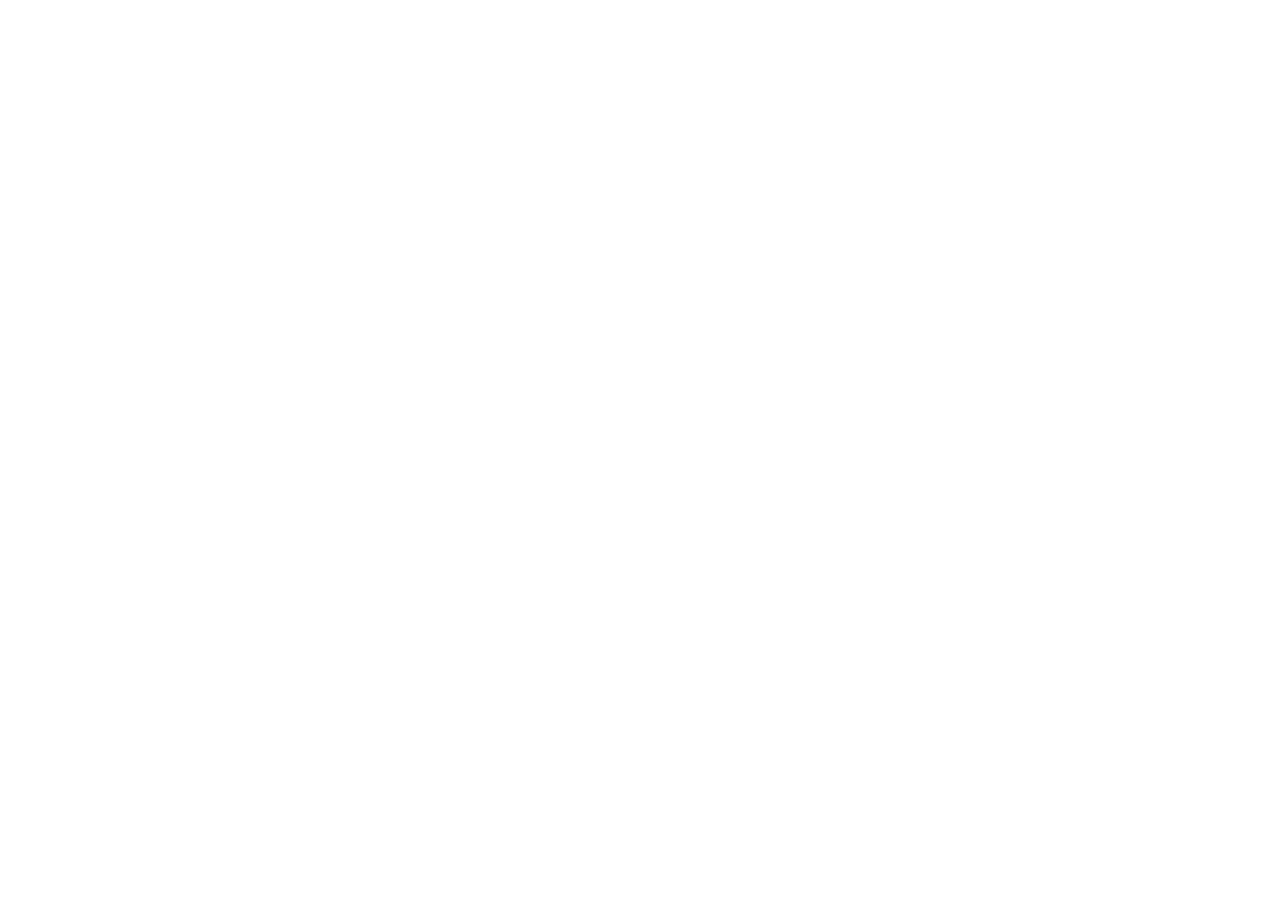
==== index.html @ be339182 "大事件项目初始化" ====
<!DOCTYPE html>
<html lang="en">

<head>
    <meta charset="UTF-8">
    <meta http-equiv="X-UA-Compatible" content="IE=edge">
    <meta name="viewport" content="width=device-width, initial-scale=1.0">
    <title>Document</title>
</head>

<body>

</body>

</html>
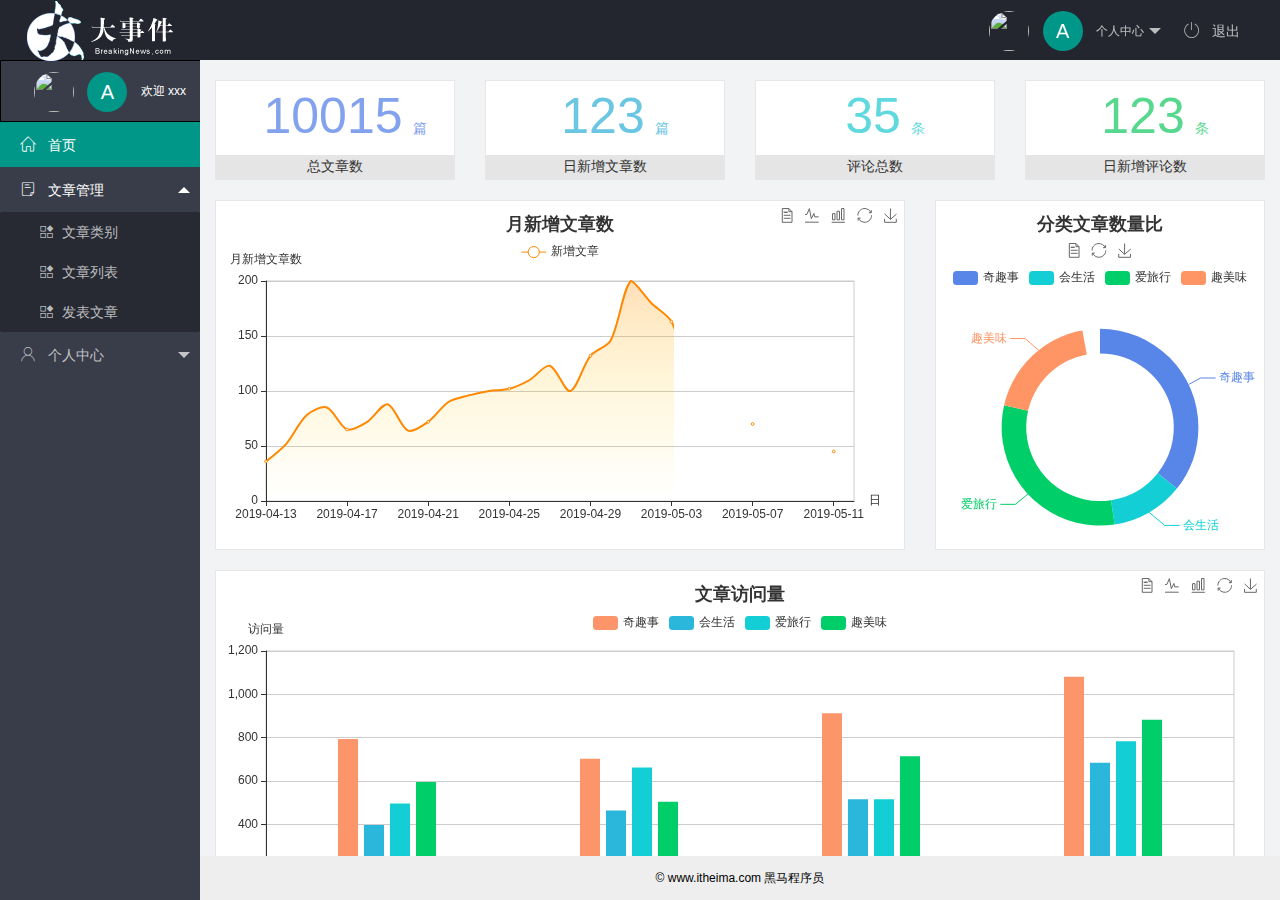
==== commit 76eb6fff: "主页功能完成" ====
--- a/index.html
+++ b/index.html
@@ -1,14 +1,112 @@
 <!DOCTYPE html>
-<html lang="en">
+<html>
 
 <head>
-    <meta charset="UTF-8">
-    <meta http-equiv="X-UA-Compatible" content="IE=edge">
-    <meta name="viewport" content="width=device-width, initial-scale=1.0">
-    <title>Document</title>
+    <meta charset="utf-8">
+    <meta name="viewport" content="width=device-width, initial-scale=1, maximum-scale=1">
+    <title>layout 后台大布局 - Layui</title>
+    <!-- 引入layui样式 -->
+    <link rel="stylesheet" href="/assets/lib/layui/css/layui.css">
+    <!-- 引入第三方 图标字样样式 -->
+    <link rel="stylesheet" href="/assets/fonts/iconfont.css">
+    <!-- 引入本页面样式 -->
+    <link rel="stylesheet" href="/assets/css/index.css">
 </head>
 
-<body>
+<body class="layui-layout-body">
+    <div class="layui-layout layui-layout-admin">
+        <div class="layui-header">
+            <div class="layui-logo">
+                <img src="/assets/images/logo.png" alt="">
+            </div>
+            <!-- 头部区域（可配合layui已有的水平导航） -->
+            <ul class="layui-nav layui-layout-right">
+                <li class="layui-nav-item">
+                    <a href="javascript:;" class="userinfo">
+                        <img src="http://t.cn/RCzsdCq" class="layui-nav-img">
+                        <span class="text-avatar">A</span>
+                        个人中心
+                    </a>
+                    <dl class="layui-nav-child">
+                        <dd><a href="javascript:;">基本资料</a></dd>
+                        <dd><a href="javascript:;">更换头像</a></dd>
+                        <dd><a href="javascript:;">重置密码</a></dd>
+                    </dl>
+                </li>
+                <li id="btnLogout" class="layui-nav-item">
+                    <a href="javascript:;">
+                        <span class="iconfont icon-tuichu"></span>
+                        退出
+                    </a>
+                </li>
+            </ul>
+        </div>
+
+        <div class="layui-side layui-bg-black">
+            <div class="layui-side-scroll">
+                <!-- 测边栏头像区域 -->
+
+                <div class="userinfo">
+                    <img src="http://t.cn/RCzsdCq" class="layui-nav-img">
+                    <span class="text-avatar">A</span>
+                    <span id="welcome">欢迎 xxx</span>
+                </div>
+                <!-- 左侧导航区域（可配合layui已有的垂直导航） -->
+                <ul class="layui-nav layui-nav-tree" lay-filter="test" lay-shrink="all">
+                    <li class="layui-nav-item layui-this">
+                        <a href="/home/dashboard.html" target="fm">
+                            <span class="iconfont icon-home"></span>
+                            首页
+                        </a>
+                    </li>
+                    <li class="layui-nav-item layui-nav-itemed">
+                        <a class="" href="javascript:;">
+                            <span class="iconfont icon-16"></span>
+                            文章管理
+                        </a>
+                        <dl class="layui-nav-child">
+                            <dd><a href="javascript:;"><i class="layui-icon layui-icon-app"></i>文章类别</a></dd>
+                            <dd><a href="javascript:;"><i class="layui-icon layui-icon-app"></i>文章列表</a></dd>
+                            <dd><a href="javascript:;"><i class="layui-icon layui-icon-app"></i>发表文章</a></dd>
+                        </dl>
+                    </li>
+                    <li class="layui-nav-item">
+                        <a href="javascript:;">
+                            <span class="iconfont icon-user"></span>
+                            个人中心
+                        </a>
+                        <dl class="layui-nav-child">
+                            <dd><a href="javascript:;"><i class="layui-icon layui-icon-app"></i>基本资料</a></dd>
+                            <dd><a href="javascript:;"><i class="layui-icon layui-icon-app"></i>更换头像</a></dd>
+                            <dd><a href="javascript:;"><i class="layui-icon layui-icon-app"></i>重置密码</a></dd>
+                        </dl>
+                    </li>
+
+
+                </ul>
+            </div>
+        </div>
+
+        <div class="layui-body">
+            <!-- 内容主体区域 -->
+            <iframe src="/home/dashboard.html" frameborder="0" name="fm"></iframe>
+        </div>
+
+        <div class="layui-footer">
+            <!-- 底部固定区域 -->
+            © www.itheima.com 黑马程序员
+        </div>
+    </div>
+
+
+    <!-- 引入layui.all.js -->
+    <script src="/assets/lib/layui/layui.all.js"></script>
+    <!-- 引入jQuery.js -->
+    <script src="/assets/lib/jquery.js"></script>
+    <!-- 引入baseAPI.js -->
+    <script src="/assets/js/baseAPI.js"></script>
+    <!-- 引入本页面js -->
+    <script src="/assets/js/index.js"></script>
 
 </body>
 
--- a/assets/lib/layui/css/layui.css
+++ b/assets/lib/layui/css/layui.css
@@ -0,0 +1,2 @@
+/** layui-v2.5.5 MIT License By https://www.layui.com */
+ .layui-inline,img{display:inline-block;vertical-align:middle}h1,h2,h3,h4,h5,h6{font-weight:400}.layui-edge,.layui-header,.layui-inline,.layui-main{position:relative}.layui-body,.layui-edge,.layui-elip{overflow:hidden}.layui-btn,.layui-edge,.layui-inline,img{vertical-align:middle}.layui-btn,.layui-disabled,.layui-icon,.layui-unselect{-moz-user-select:none;-webkit-user-select:none;-ms-user-select:none}.layui-elip,.layui-form-checkbox span,.layui-form-pane .layui-form-label{text-overflow:ellipsis;white-space:nowrap}.layui-breadcrumb,.layui-tree-btnGroup{visibility:hidden}blockquote,body,button,dd,div,dl,dt,form,h1,h2,h3,h4,h5,h6,input,li,ol,p,pre,td,textarea,th,ul{margin:0;padding:0;-webkit-tap-highlight-color:rgba(0,0,0,0)}a:active,a:hover{outline:0}img{border:none}li{list-style:none}table{border-collapse:collapse;border-spacing:0}h4,h5,h6{font-size:100%}button,input,optgroup,option,select,textarea{font-family:inherit;font-size:inherit;font-style:inherit;font-weight:inherit;outline:0}pre{white-space:pre-wrap;white-space:-moz-pre-wrap;white-space:-pre-wrap;white-space:-o-pre-wrap;word-wrap:break-word}body{line-height:24px;font:14px Helvetica Neue,Helvetica,PingFang SC,Tahoma,Arial,sans-serif}hr{height:1px;margin:10px 0;border:0;clear:both}a{color:#333;text-decoration:none}a:hover{color:#777}a cite{font-style:normal;*cursor:pointer}.layui-border-box,.layui-border-box *{box-sizing:border-box}.layui-box,.layui-box *{box-sizing:content-box}.layui-clear{clear:both;*zoom:1}.layui-clear:after{content:'\20';clear:both;*zoom:1;display:block;height:0}.layui-inline{*display:inline;*zoom:1}.layui-edge{display:inline-block;width:0;height:0;border-width:6px;border-style:dashed;border-color:transparent}.layui-edge-top{top:-4px;border-bottom-color:#999;border-bottom-style:solid}.layui-edge-right{border-left-color:#999;border-left-style:solid}.layui-edge-bottom{top:2px;border-top-color:#999;border-top-style:solid}.layui-edge-left{border-right-color:#999;border-right-style:solid}.layui-disabled,.layui-disabled:hover{color:#d2d2d2!important;cursor:not-allowed!important}.layui-circle{border-radius:100%}.layui-show{display:block!important}.layui-hide{display:none!important}@font-face{font-family:layui-icon;src:url(../font/iconfont.eot?v=250);src:url(../font/iconfont.eot?v=250#iefix) format('embedded-opentype'),url(../font/iconfont.woff2?v=250) format('woff2'),url(../font/iconfont.woff?v=250) format('woff'),url(../font/iconfont.ttf?v=250) format('truetype'),url(../font/iconfont.svg?v=250#layui-icon) format('svg')}.layui-icon{font-family:layui-icon!important;font-size:16px;font-style:normal;-webkit-font-smoothing:antialiased;-moz-osx-font-smoothing:grayscale}.layui-icon-reply-fill:before{content:"\e611"}.layui-icon-set-fill:before{content:"\e614"}.layui-icon-menu-fill:before{content:"\e60f"}.layui-icon-search:before{content:"\e615"}.layui-icon-share:before{content:"\e641"}.layui-icon-set-sm:before{content:"\e620"}.layui-icon-engine:before{content:"\e628"}.layui-icon-close:before{content:"\1006"}.layui-icon-close-fill:before{content:"\1007"}.layui-icon-chart-screen:before{content:"\e629"}.layui-icon-star:before{content:"\e600"}.layui-icon-circle-dot:before{content:"\e617"}.layui-icon-chat:before{content:"\e606"}.layui-icon-release:before{content:"\e609"}.layui-icon-list:before{content:"\e60a"}.layui-icon-chart:before{content:"\e62c"}.layui-icon-ok-circle:before{content:"\1005"}.layui-icon-layim-theme:before{content:"\e61b"}.layui-icon-table:before{content:"\e62d"}.layui-icon-right:before{content:"\e602"}.layui-icon-left:before{content:"\e603"}.layui-icon-cart-simple:before{content:"\e698"}.layui-icon-face-cry:before{content:"\e69c"}.layui-icon-face-smile:before{content:"\e6af"}.layui-icon-survey:before{content:"\e6b2"}.layui-icon-tree:before{content:"\e62e"}.layui-icon-upload-circle:before{content:"\e62f"}.layui-icon-add-circle:before{content:"\e61f"}.layui-icon-download-circle:before{content:"\e601"}.layui-icon-templeate-1:before{content:"\e630"}.layui-icon-util:before{content:"\e631"}.layui-icon-face-surprised:before{content:"\e664"}.layui-icon-edit:before{content:"\e642"}.layui-icon-speaker:before{content:"\e645"}.layui-icon-down:before{content:"\e61a"}.layui-icon-file:before{content:"\e621"}.layui-icon-layouts:before{content:"\e632"}.layui-icon-rate-half:before{content:"\e6c9"}.layui-icon-add-circle-fine:before{content:"\e608"}.layui-icon-prev-circle:before{content:"\e633"}.layui-icon-read:before{content:"\e705"}.layui-icon-404:before{content:"\e61c"}.layui-icon-carousel:before{content:"\e634"}.layui-icon-help:before{content:"\e607"}.layui-icon-code-circle:before{content:"\e635"}.layui-icon-water:before{content:"\e636"}.layui-icon-username:before{content:"\e66f"}.layui-icon-find-fill:before{content:"\e670"}.layui-icon-about:before{content:"\e60b"}.layui-icon-location:before{content:"\e715"}.layui-icon-up:before{content:"\e619"}.layui-icon-pause:before{content:"\e651"}.layui-icon-date:before{content:"\e637"}.layui-icon-layim-uploadfile:before{content:"\e61d"}.layui-icon-delete:before{content:"\e640"}.layui-icon-play:before{content:"\e652"}.layui-icon-top:before{content:"\e604"}.layui-icon-friends:before{content:"\e612"}.layui-icon-refresh-3:before{content:"\e9aa"}.layui-icon-ok:before{content:"\e605"}.layui-icon-layer:before{content:"\e638"}.layui-icon-face-smile-fine:before{content:"\e60c"}.layui-icon-dollar:before{content:"\e659"}.layui-icon-group:before{content:"\e613"}.layui-icon-layim-download:before{content:"\e61e"}.layui-icon-picture-fine:before{content:"\e60d"}.layui-icon-link:before{content:"\e64c"}.layui-icon-diamond:before{content:"\e735"}.layui-icon-log:before{content:"\e60e"}.layui-icon-rate-solid:before{content:"\e67a"}.layui-icon-fonts-del:before{content:"\e64f"}.layui-icon-unlink:before{content:"\e64d"}.layui-icon-fonts-clear:before{content:"\e639"}.layui-icon-triangle-r:before{content:"\e623"}.layui-icon-circle:before{content:"\e63f"}.layui-icon-radio:before{content:"\e643"}.layui-icon-align-center:before{content:"\e647"}.layui-icon-align-right:before{content:"\e648"}.layui-icon-align-left:before{content:"\e649"}.layui-icon-loading-1:before{content:"\e63e"}.layui-icon-return:before{content:"\e65c"}.layui-icon-fonts-strong:before{content:"\e62b"}.layui-icon-upload:before{content:"\e67c"}.layui-icon-dialogue:before{content:"\e63a"}.layui-icon-video:before{content:"\e6ed"}.layui-icon-headset:before{content:"\e6fc"}.layui-icon-cellphone-fine:before{content:"\e63b"}.layui-icon-add-1:before{content:"\e654"}.layui-icon-face-smile-b:before{content:"\e650"}.layui-icon-fonts-html:before{content:"\e64b"}.layui-icon-form:before{content:"\e63c"}.layui-icon-cart:before{content:"\e657"}.layui-icon-camera-fill:before{content:"\e65d"}.layui-icon-tabs:before{content:"\e62a"}.layui-icon-fonts-code:before{content:"\e64e"}.layui-icon-fire:before{content:"\e756"}.layui-icon-set:before{content:"\e716"}.layui-icon-fonts-u:before{content:"\e646"}.layui-icon-triangle-d:before{content:"\e625"}.layui-icon-tips:before{content:"\e702"}.layui-icon-picture:before{content:"\e64a"}.layui-icon-more-vertical:before{content:"\e671"}.layui-icon-flag:before{content:"\e66c"}.layui-icon-loading:before{content:"\e63d"}.layui-icon-fonts-i:before{content:"\e644"}.layui-icon-refresh-1:before{content:"\e666"}.layui-icon-rmb:before{content:"\e65e"}.layui-icon-home:before{content:"\e68e"}.layui-icon-user:before{content:"\e770"}.layui-icon-notice:before{content:"\e667"}.layui-icon-login-weibo:before{content:"\e675"}.layui-icon-voice:before{content:"\e688"}.layui-icon-upload-drag:before{content:"\e681"}.layui-icon-login-qq:before{content:"\e676"}.layui-icon-snowflake:before{content:"\e6b1"}.layui-icon-file-b:before{content:"\e655"}.layui-icon-template:before{content:"\e663"}.layui-icon-auz:before{content:"\e672"}.layui-icon-console:before{content:"\e665"}.layui-icon-app:before{content:"\e653"}.layui-icon-prev:before{content:"\e65a"}.layui-icon-website:before{content:"\e7ae"}.layui-icon-next:before{content:"\e65b"}.layui-icon-component:before{content:"\e857"}.layui-icon-more:before{content:"\e65f"}.layui-icon-login-wechat:before{content:"\e677"}.layui-icon-shrink-right:before{content:"\e668"}.layui-icon-spread-left:before{content:"\e66b"}.layui-icon-camera:before{content:"\e660"}.layui-icon-note:before{content:"\e66e"}.layui-icon-refresh:before{content:"\e669"}.layui-icon-female:before{content:"\e661"}.layui-icon-male:before{content:"\e662"}.layui-icon-password:before{content:"\e673"}.layui-icon-senior:before{content:"\e674"}.layui-icon-theme:before{content:"\e66a"}.layui-icon-tread:before{content:"\e6c5"}.layui-icon-praise:before{content:"\e6c6"}.layui-icon-star-fill:before{content:"\e658"}.layui-icon-rate:before{content:"\e67b"}.layui-icon-template-1:before{content:"\e656"}.layui-icon-vercode:before{content:"\e679"}.layui-icon-cellphone:before{content:"\e678"}.layui-icon-screen-full:before{content:"\e622"}.layui-icon-screen-restore:before{content:"\e758"}.layui-icon-cols:before{content:"\e610"}.layui-icon-export:before{content:"\e67d"}.layui-icon-print:before{content:"\e66d"}.layui-icon-slider:before{content:"\e714"}.layui-icon-addition:before{content:"\e624"}.layui-icon-subtraction:before{content:"\e67e"}.layui-icon-service:before{content:"\e626"}.layui-icon-transfer:before{content:"\e691"}.layui-main{width:1140px;margin:0 auto}.layui-header{z-index:1000;height:60px}.layui-header a:hover{transition:all .5s;-webkit-transition:all .5s}.layui-side{position:fixed;left:0;top:0;bottom:0;z-index:999;width:200px;overflow-x:hidden}.layui-side-scroll{position:relative;width:220px;height:100%;overflow-x:hidden}.layui-body{position:absolute;left:200px;right:0;top:0;bottom:0;z-index:998;width:auto;overflow-y:auto;box-sizing:border-box}.layui-layout-body{overflow:hidden}.layui-layout-admin .layui-header{background-color:#23262E}.layui-layout-admin .layui-side{top:60px;width:200px;overflow-x:hidden}.layui-layout-admin .layui-body{position:fixed;top:60px;bottom:44px}.layui-layout-admin .layui-main{width:auto;margin:0 15px}.layui-layout-admin .layui-footer{position:fixed;left:200px;right:0;bottom:0;height:44px;line-height:44px;padding:0 15px;background-color:#eee}.layui-layout-admin .layui-logo{position:absolute;left:0;top:0;width:200px;height:100%;line-height:60px;text-align:center;color:#009688;font-size:16px}.layui-layout-admin .layui-header .layui-nav{background:0 0}.layui-layout-left{position:absolute!important;left:200px;top:0}.layui-layout-right{position:absolute!important;right:0;top:0}.layui-container{position:relative;margin:0 auto;padding:0 15px;box-sizing:border-box}.layui-fluid{position:relative;margin:0 auto;padding:0 15px}.layui-row:after,.layui-row:before{content:'';display:block;clear:both}.layui-col-lg1,.layui-col-lg10,.layui-col-lg11,.layui-col-lg12,.layui-col-lg2,.layui-col-lg3,.layui-col-lg4,.layui-col-lg5,.layui-col-lg6,.layui-col-lg7,.layui-col-lg8,.layui-col-lg9,.layui-col-md1,.layui-col-md10,.layui-col-md11,.layui-col-md12,.layui-col-md2,.layui-col-md3,.layui-col-md4,.layui-col-md5,.layui-col-md6,.layui-col-md7,.layui-col-md8,.layui-col-md9,.layui-col-sm1,.layui-col-sm10,.layui-col-sm11,.layui-col-sm12,.layui-col-sm2,.layui-col-sm3,.layui-col-sm4,.layui-col-sm5,.layui-col-sm6,.layui-col-sm7,.layui-col-sm8,.layui-col-sm9,.layui-col-xs1,.layui-col-xs10,.layui-col-xs11,.layui-col-xs12,.layui-col-xs2,.layui-col-xs3,.layui-col-xs4,.layui-col-xs5,.layui-col-xs6,.layui-col-xs7,.layui-col-xs8,.layui-col-xs9{position:relative;display:block;box-sizing:border-box}.layui-col-xs1,.layui-col-xs10,.layui-col-xs11,.layui-col-xs12,.layui-col-xs2,.layui-col-xs3,.layui-col-xs4,.layui-col-xs5,.layui-col-xs6,.layui-col-xs7,.layui-col-xs8,.layui-col-xs9{float:left}.layui-col-xs1{width:8.33333333%}.layui-col-xs2{width:16.66666667%}.layui-col-xs3{width:25%}.layui-col-xs4{width:33.33333333%}.layui-col-xs5{width:41.66666667%}.layui-col-xs6{width:50%}.layui-col-xs7{width:58.33333333%}.layui-col-xs8{width:66.66666667%}.layui-col-xs9{width:75%}.layui-col-xs10{width:83.33333333%}.layui-col-xs11{width:91.66666667%}.layui-col-xs12{width:100%}.layui-col-xs-offset1{margin-left:8.33333333%}.layui-col-xs-offset2{margin-left:16.66666667%}.layui-col-xs-offset3{margin-left:25%}.layui-col-xs-offset4{margin-left:33.33333333%}.layui-col-xs-offset5{margin-left:41.66666667%}.layui-col-xs-offset6{margin-left:50%}.layui-col-xs-offset7{margin-left:58.33333333%}.layui-col-xs-offset8{margin-left:66.66666667%}.layui-col-xs-offset9{margin-left:75%}.layui-col-xs-offset10{margin-left:83.33333333%}.layui-col-xs-offset11{margin-left:91.66666667%}.layui-col-xs-offset12{margin-left:100%}@media screen and (max-width:768px){.layui-hide-xs{display:none!important}.layui-show-xs-block{display:block!important}.layui-show-xs-inline{display:inline!important}.layui-show-xs-inline-block{display:inline-block!important}}@media screen and (min-width:768px){.layui-container{width:750px}.layui-hide-sm{display:none!important}.layui-show-sm-block{display:block!important}.layui-show-sm-inline{display:inline!important}.layui-show-sm-inline-block{display:inline-block!important}.layui-col-sm1,.layui-col-sm10,.layui-col-sm11,.layui-col-sm12,.layui-col-sm2,.layui-col-sm3,.layui-col-sm4,.layui-col-sm5,.layui-col-sm6,.layui-col-sm7,.layui-col-sm8,.layui-col-sm9{float:left}.layui-col-sm1{width:8.33333333%}.layui-col-sm2{width:16.66666667%}.layui-col-sm3{width:25%}.layui-col-sm4{width:33.33333333%}.layui-col-sm5{width:41.66666667%}.layui-col-sm6{width:50%}.layui-col-sm7{width:58.33333333%}.layui-col-sm8{width:66.66666667%}.layui-col-sm9{width:75%}.layui-col-sm10{width:83.33333333%}.layui-col-sm11{width:91.66666667%}.layui-col-sm12{width:100%}.layui-col-sm-offset1{margin-left:8.33333333%}.layui-col-sm-offset2{margin-left:16.66666667%}.layui-col-sm-offset3{margin-left:25%}.layui-col-sm-offset4{margin-left:33.33333333%}.layui-col-sm-offset5{margin-left:41.66666667%}.layui-col-sm-offset6{margin-left:50%}.layui-col-sm-offset7{margin-left:58.33333333%}.layui-col-sm-offset8{margin-left:66.66666667%}.layui-col-sm-offset9{margin-left:75%}.layui-col-sm-offset10{margin-left:83.33333333%}.layui-col-sm-offset11{margin-left:91.66666667%}.layui-col-sm-offset12{margin-left:100%}}@media screen and (min-width:992px){.layui-container{width:970px}.layui-hide-md{display:none!important}.layui-show-md-block{display:block!important}.layui-show-md-inline{display:inline!important}.layui-show-md-inline-block{display:inline-block!important}.layui-col-md1,.layui-col-md10,.layui-col-md11,.layui-col-md12,.layui-col-md2,.layui-col-md3,.layui-col-md4,.layui-col-md5,.layui-col-md6,.layui-col-md7,.layui-col-md8,.layui-col-md9{float:left}.layui-col-md1{width:8.33333333%}.layui-col-md2{width:16.66666667%}.layui-col-md3{width:25%}.layui-col-md4{width:33.33333333%}.layui-col-md5{width:41.66666667%}.layui-col-md6{width:50%}.layui-col-md7{width:58.33333333%}.layui-col-md8{width:66.66666667%}.layui-col-md9{width:75%}.layui-col-md10{width:83.33333333%}.layui-col-md11{width:91.66666667%}.layui-col-md12{width:100%}.layui-col-md-offset1{margin-left:8.33333333%}.layui-col-md-offset2{margin-left:16.66666667%}.layui-col-md-offset3{margin-left:25%}.layui-col-md-offset4{margin-left:33.33333333%}.layui-col-md-offset5{margin-left:41.66666667%}.layui-col-md-offset6{margin-left:50%}.layui-col-md-offset7{margin-left:58.33333333%}.layui-col-md-offset8{margin-left:66.66666667%}.layui-col-md-offset9{margin-left:75%}.layui-col-md-offset10{margin-left:83.33333333%}.layui-col-md-offset11{margin-left:91.66666667%}.layui-col-md-offset12{margin-left:100%}}@media screen and (min-width:1200px){.layui-container{width:1170px}.layui-hide-lg{display:none!important}.layui-show-lg-block{display:block!important}.layui-show-lg-inline{display:inline!important}.layui-show-lg-inline-block{display:inline-block!important}.layui-col-lg1,.layui-col-lg10,.layui-col-lg11,.layui-col-lg12,.layui-col-lg2,.layui-col-lg3,.layui-col-lg4,.layui-col-lg5,.layui-col-lg6,.layui-col-lg7,.layui-col-lg8,.layui-col-lg9{float:left}.layui-col-lg1{width:8.33333333%}.layui-col-lg2{width:16.66666667%}.layui-col-lg3{width:25%}.layui-col-lg4{width:33.33333333%}.layui-col-lg5{width:41.66666667%}.layui-col-lg6{width:50%}.layui-col-lg7{width:58.33333333%}.layui-col-lg8{width:66.66666667%}.layui-col-lg9{width:75%}.layui-col-lg10{width:83.33333333%}.layui-col-lg11{width:91.66666667%}.layui-col-lg12{width:100%}.layui-col-lg-offset1{margin-left:8.33333333%}.layui-col-lg-offset2{margin-left:16.66666667%}.layui-col-lg-offset3{margin-left:25%}.layui-col-lg-offset4{margin-left:33.33333333%}.layui-col-lg-offset5{margin-left:41.66666667%}.layui-col-lg-offset6{margin-left:50%}.layui-col-lg-offset7{margin-left:58.33333333%}.layui-col-lg-offset8{margin-left:66.66666667%}.layui-col-lg-offset9{margin-left:75%}.layui-col-lg-offset10{margin-left:83.33333333%}.layui-col-lg-offset11{margin-left:91.66666667%}.layui-col-lg-offset12{margin-left:100%}}.layui-col-space1{margin:-.5px}.layui-col-space1>*{padding:.5px}.layui-col-space3{margin:-1.5px}.layui-col-space3>*{padding:1.5px}.layui-col-space5{margin:-2.5px}.layui-col-space5>*{padding:2.5px}.layui-col-space8{margin:-3.5px}.layui-col-space8>*{padding:3.5px}.layui-col-space10{margin:-5px}.layui-col-space10>*{padding:5px}.layui-col-space12{margin:-6px}.layui-col-space12>*{padding:6px}.layui-col-space15{margin:-7.5px}.layui-col-space15>*{padding:7.5px}.layui-col-space18{margin:-9px}.layui-col-space18>*{padding:9px}.layui-col-space20{margin:-10px}.layui-col-space20>*{padding:10px}.layui-col-space22{margin:-11px}.layui-col-space22>*{padding:11px}.layui-col-space25{margin:-12.5px}.layui-col-space25>*{padding:12.5px}.layui-col-space30{margin:-15px}.layui-col-space30>*{padding:15px}.layui-btn,.layui-input,.layui-select,.layui-textarea,.layui-upload-button{outline:0;-webkit-appearance:none;transition:all .3s;-webkit-transition:all .3s;box-sizing:border-box}.layui-elem-quote{margin-bottom:10px;padding:15px;line-height:22px;border-left:5px solid #009688;border-radius:0 2px 2px 0;background-color:#f2f2f2}.layui-quote-nm{border-style:solid;border-width:1px 1px 1px 5px;background:0 0}.layui-elem-field{margin-bottom:10px;padding:0;border-width:1px;border-style:solid}.layui-elem-field legend{margin-left:20px;padding:0 10px;font-size:20px;font-weight:300}.layui-field-title{margin:10px 0 20px;border-width:1px 0 0}.layui-field-box{padding:10px 15px}.layui-field-title .layui-field-box{padding:10px 0}.layui-progress{position:relative;height:6px;border-radius:20px;background-color:#e2e2e2}.layui-progress-bar{position:absolute;left:0;top:0;width:0;max-width:100%;height:6px;border-radius:20px;text-align:right;background-color:#5FB878;transition:all .3s;-webkit-transition:all .3s}.layui-progress-big,.layui-progress-big .layui-progress-bar{height:18px;line-height:18px}.layui-progress-text{position:relative;top:-20px;line-height:18px;font-size:12px;color:#666}.layui-progress-big .layui-progress-text{position:static;padding:0 10px;color:#fff}.layui-collapse{border-width:1px;border-style:solid;border-radius:2px}.layui-colla-content,.layui-colla-item{border-top-width:1px;border-top-style:solid}.layui-colla-item:first-child{border-top:none}.layui-colla-title{position:relative;height:42px;line-height:42px;padding:0 15px 0 35px;color:#333;background-color:#f2f2f2;cursor:pointer;font-size:14px;overflow:hidden}.layui-colla-content{display:none;padding:10px 15px;line-height:22px;color:#666}.layui-colla-icon{position:absolute;left:15px;top:0;font-size:14px}.layui-card{margin-bottom:15px;border-radius:2px;background-color:#fff;box-shadow:0 1px 2px 0 rgba(0,0,0,.05)}.layui-card:last-child{margin-bottom:0}.layui-card-header{position:relative;height:42px;line-height:42px;padding:0 15px;border-bottom:1px solid #f6f6f6;color:#333;border-radius:2px 2px 0 0;font-size:14px}.layui-bg-black,.layui-bg-blue,.layui-bg-cyan,.layui-bg-green,.layui-bg-orange,.layui-bg-red{color:#fff!important}.layui-card-body{position:relative;padding:10px 15px;line-height:24px}.layui-card-body[pad15]{padding:15px}.layui-card-body[pad20]{padding:20px}.layui-card-body .layui-table{margin:5px 0}.layui-card .layui-tab{margin:0}.layui-panel-window{position:relative;padding:15px;border-radius:0;border-top:5px solid #E6E6E6;background-color:#fff}.layui-auxiliar-moving{position:fixed;left:0;right:0;top:0;bottom:0;width:100%;height:100%;background:0 0;z-index:9999999999}.layui-form-label,.layui-form-mid,.layui-form-select,.layui-input-block,.layui-input-inline,.layui-textarea{position:relative}.layui-bg-red{background-color:#FF5722!important}.layui-bg-orange{background-color:#FFB800!important}.layui-bg-green{background-color:#009688!important}.layui-bg-cyan{background-color:#2F4056!important}.layui-bg-blue{background-color:#1E9FFF!important}.layui-bg-black{background-color:#393D49!important}.layui-bg-gray{background-color:#eee!important;color:#666!important}.layui-badge-rim,.layui-colla-content,.layui-colla-item,.layui-collapse,.layui-elem-field,.layui-form-pane .layui-form-item[pane],.layui-form-pane .layui-form-label,.layui-input,.layui-layedit,.layui-layedit-tool,.layui-quote-nm,.layui-select,.layui-tab-bar,.layui-tab-card,.layui-tab-title,.layui-tab-title .layui-this:after,.layui-textarea{border-color:#e6e6e6}.layui-timeline-item:before,hr{background-color:#e6e6e6}.layui-text{line-height:22px;font-size:14px;color:#666}.layui-text h1,.layui-text h2,.layui-text h3{font-weight:500;color:#333}.layui-text h1{font-size:30px}.layui-text h2{font-size:24px}.layui-text h3{font-size:18px}.layui-text a:not(.layui-btn){color:#01AAED}.layui-text a:not(.layui-btn):hover{text-decoration:underline}.layui-text ul{padding:5px 0 5px 15px}.layui-text ul li{margin-top:5px;list-style-type:disc}.layui-text em,.layui-word-aux{color:#999!important;padding:0 5px!important}.layui-btn{display:inline-block;height:38px;line-height:38px;padding:0 18px;background-color:#009688;color:#fff;white-space:nowrap;text-align:center;font-size:14px;border:none;border-radius:2px;cursor:pointer}.layui-btn:hover{opacity:.8;filter:alpha(opacity=80);color:#fff}.layui-btn:active{opacity:1;filter:alpha(opacity=100)}.layui-btn+.layui-btn{margin-left:10px}.layui-btn-container{font-size:0}.layui-btn-container .layui-btn{margin-right:10px;margin-bottom:10px}.layui-btn-container .layui-btn+.layui-btn{margin-left:0}.layui-table .layui-btn-container .layui-btn{margin-bottom:9px}.layui-btn-radius{border-radius:100px}.layui-btn .layui-icon{margin-right:3px;font-size:18px;vertical-align:bottom;vertical-align:middle\9}.layui-btn-primary{border:1px solid #C9C9C9;background-color:#fff;color:#555}.layui-btn-primary:hover{border-color:#009688;color:#333}.layui-btn-normal{background-color:#1E9FFF}.layui-btn-warm{background-color:#FFB800}.layui-btn-danger{background-color:#FF5722}.layui-btn-checked{background-color:#5FB878}.layui-btn-disabled,.layui-btn-disabled:active,.layui-btn-disabled:hover{border:1px solid #e6e6e6;background-color:#FBFBFB;color:#C9C9C9;cursor:not-allowed;opacity:1}.layui-btn-lg{height:44px;line-height:44px;padding:0 25px;font-size:16px}.layui-btn-sm{height:30px;line-height:30px;padding:0 10px;font-size:12px}.layui-btn-sm i{font-size:16px!important}.layui-btn-xs{height:22px;line-height:22px;padding:0 5px;font-size:12px}.layui-btn-xs i{font-size:14px!important}.layui-btn-group{display:inline-block;vertical-align:middle;font-size:0}.layui-btn-group .layui-btn{margin-left:0!important;margin-right:0!important;border-left:1px solid rgba(255,255,255,.5);border-radius:0}.layui-btn-group .layui-btn-primary{border-left:none}.layui-btn-group .layui-btn-primary:hover{border-color:#C9C9C9;color:#009688}.layui-btn-group .layui-btn:first-child{border-left:none;border-radius:2px 0 0 2px}.layui-btn-group .layui-btn-primary:first-child{border-left:1px solid #c9c9c9}.layui-btn-group .layui-btn:last-child{border-radius:0 2px 2px 0}.layui-btn-group .layui-btn+.layui-btn{margin-left:0}.layui-btn-group+.layui-btn-group{margin-left:10px}.layui-btn-fluid{width:100%}.layui-input,.layui-select,.layui-textarea{height:38px;line-height:1.3;line-height:38px\9;border-width:1px;border-style:solid;background-color:#fff;border-radius:2px}.layui-input::-webkit-input-placeholder,.layui-select::-webkit-input-placeholder,.layui-textarea::-webkit-input-placeholder{line-height:1.3}.layui-input,.layui-textarea{display:block;width:100%;padding-left:10px}.layui-input:hover,.layui-textarea:hover{border-color:#D2D2D2!important}.layui-input:focus,.layui-textarea:focus{border-color:#C9C9C9!important}.layui-textarea{min-height:100px;height:auto;line-height:20px;padding:6px 10px;resize:vertical}.layui-select{padding:0 10px}.layui-form input[type=checkbox],.layui-form input[type=radio],.layui-form select{display:none}.layui-form [lay-ignore]{display:initial}.layui-form-item{margin-bottom:15px;clear:both;*zoom:1}.layui-form-item:after{content:'\20';clear:both;*zoom:1;display:block;height:0}.layui-form-label{float:left;display:block;padding:9px 15px;width:80px;font-weight:400;line-height:20px;text-align:right}.layui-form-label-col{display:block;float:none;padding:9px 0;line-height:20px;text-align:left}.layui-form-item .layui-inline{margin-bottom:5px;margin-right:10px}.layui-input-block{margin-left:110px;min-height:36px}.layui-input-inline{display:inline-block;vertical-align:middle}.layui-form-item .layui-input-inline{float:left;width:190px;margin-right:10px}.layui-form-text .layui-input-inline{width:auto}.layui-form-mid{float:left;display:block;padding:9px 0!important;line-height:20px;margin-right:10px}.layui-form-danger+.layui-form-select .layui-input,.layui-form-danger:focus{border-color:#FF5722!important}.layui-form-select .layui-input{padding-right:30px;cursor:pointer}.layui-form-select .layui-edge{position:absolute;right:10px;top:50%;margin-top:-3px;cursor:pointer;border-width:6px;border-top-color:#c2c2c2;border-top-style:solid;transition:all .3s;-webkit-transition:all .3s}.layui-form-select dl{display:none;position:absolute;left:0;top:42px;padding:5px 0;z-index:899;min-width:100%;border:1px solid #d2d2d2;max-height:300px;overflow-y:auto;background-color:#fff;border-radius:2px;box-shadow:0 2px 4px rgba(0,0,0,.12);box-sizing:border-box}.layui-form-select dl dd,.layui-form-select dl dt{padding:0 10px;line-height:36px;white-space:nowrap;overflow:hidden;text-overflow:ellipsis}.layui-form-select dl dt{font-size:12px;color:#999}.layui-form-select dl dd{cursor:pointer}.layui-form-select dl dd:hover{background-color:#f2f2f2;-webkit-transition:.5s all;transition:.5s all}.layui-form-select .layui-select-group dd{padding-left:20px}.layui-form-select dl dd.layui-select-tips{padding-left:10px!important;color:#999}.layui-form-select dl dd.layui-this{background-color:#5FB878;color:#fff}.layui-form-checkbox,.layui-form-select dl dd.layui-disabled{background-color:#fff}.layui-form-selected dl{display:block}.layui-form-checkbox,.layui-form-checkbox *,.layui-form-switch{display:inline-block;vertical-align:middle}.layui-form-selected .layui-edge{margin-top:-9px;-webkit-transform:rotate(180deg);transform:rotate(180deg);margin-top:-3px\9}:root .layui-form-selected .layui-edge{margin-top:-9px\0/IE9}.layui-form-selectup dl{top:auto;bottom:42px}.layui-select-none{margin:5px 0;text-align:center;color:#999}.layui-select-disabled .layui-disabled{border-color:#eee!important}.layui-select-disabled .layui-edge{border-top-color:#d2d2d2}.layui-form-checkbox{position:relative;height:30px;line-height:30px;margin-right:10px;padding-right:30px;cursor:pointer;font-size:0;-webkit-transition:.1s linear;transition:.1s linear;box-sizing:border-box}.layui-form-checkbox span{padding:0 10px;height:100%;font-size:14px;border-radius:2px 0 0 2px;background-color:#d2d2d2;color:#fff;overflow:hidden}.layui-form-checkbox:hover span{background-color:#c2c2c2}.layui-form-checkbox i{position:absolute;right:0;top:0;width:30px;height:28px;border:1px solid #d2d2d2;border-left:none;border-radius:0 2px 2px 0;color:#fff;font-size:20px;text-align:center}.layui-form-checkbox:hover i{border-color:#c2c2c2;color:#c2c2c2}.layui-form-checked,.layui-form-checked:hover{border-color:#5FB878}.layui-form-checked span,.layui-form-checked:hover span{background-color:#5FB878}.layui-form-checked i,.layui-form-checked:hover i{color:#5FB878}.layui-form-item .layui-form-checkbox{margin-top:4px}.layui-form-checkbox[lay-skin=primary]{height:auto!important;line-height:normal!important;min-width:18px;min-height:18px;border:none!important;margin-right:0;padding-left:28px;padding-right:0;background:0 0}.layui-form-checkbox[lay-skin=primary] span{padding-left:0;padding-right:15px;line-height:18px;background:0 0;color:#666}.layui-form-checkbox[lay-skin=primary] i{right:auto;left:0;width:16px;height:16px;line-height:16px;border:1px solid #d2d2d2;font-size:12px;border-radius:2px;background-color:#fff;-webkit-transition:.1s linear;transition:.1s linear}.layui-form-checkbox[lay-skin=primary]:hover i{border-color:#5FB878;color:#fff}.layui-form-checked[lay-skin=primary] i{border-color:#5FB878!important;background-color:#5FB878;color:#fff}.layui-checkbox-disbaled[lay-skin=primary] span{background:0 0!important;color:#c2c2c2}.layui-checkbox-disbaled[lay-skin=primary]:hover i{border-color:#d2d2d2}.layui-form-item .layui-form-checkbox[lay-skin=primary]{margin-top:10px}.layui-form-switch{position:relative;height:22px;line-height:22px;min-width:35px;padding:0 5px;margin-top:8px;border:1px solid #d2d2d2;border-radius:20px;cursor:pointer;background-color:#fff;-webkit-transition:.1s linear;transition:.1s linear}.layui-form-switch i{position:absolute;left:5px;top:3px;width:16px;height:16px;border-radius:20px;background-color:#d2d2d2;-webkit-transition:.1s linear;transition:.1s linear}.layui-form-switch em{position:relative;top:0;width:25px;margin-left:21px;padding:0!important;text-align:center!important;color:#999!important;font-style:normal!important;font-size:12px}.layui-form-onswitch{border-color:#5FB878;background-color:#5FB878}.layui-checkbox-disbaled,.layui-checkbox-disbaled i{border-color:#e2e2e2!important}.layui-form-onswitch i{left:100%;margin-left:-21px;background-color:#fff}.layui-form-onswitch em{margin-left:5px;margin-right:21px;color:#fff!important}.layui-checkbox-disbaled span{background-color:#e2e2e2!important}.layui-checkbox-disbaled:hover i{color:#fff!important}[lay-radio]{display:none}.layui-form-radio,.layui-form-radio *{display:inline-block;vertical-align:middle}.layui-form-radio{line-height:28px;margin:6px 10px 0 0;padding-right:10px;cursor:pointer;font-size:0}.layui-form-radio *{font-size:14px}.layui-form-radio>i{margin-right:8px;font-size:22px;color:#c2c2c2}.layui-form-radio>i:hover,.layui-form-radioed>i{color:#5FB878}.layui-radio-disbaled>i{color:#e2e2e2!important}.layui-form-pane .layui-form-label{width:110px;padding:8px 15px;height:38px;line-height:20px;border-width:1px;border-style:solid;border-radius:2px 0 0 2px;text-align:center;background-color:#FBFBFB;overflow:hidden;box-sizing:border-box}.layui-form-pane .layui-input-inline{margin-left:-1px}.layui-form-pane .layui-input-block{margin-left:110px;left:-1px}.layui-form-pane .layui-input{border-radius:0 2px 2px 0}.layui-form-pane .layui-form-text .layui-form-label{float:none;width:100%;border-radius:2px;box-sizing:border-box;text-align:left}.layui-form-pane .layui-form-text .layui-input-inline{display:block;margin:0;top:-1px;clear:both}.layui-form-pane .layui-form-text .layui-input-block{margin:0;left:0;top:-1px}.layui-form-pane .layui-form-text .layui-textarea{min-height:100px;border-radius:0 0 2px 2px}.layui-form-pane .layui-form-checkbox{margin:4px 0 4px 10px}.layui-form-pane .layui-form-radio,.layui-form-pane .layui-form-switch{margin-top:6px;margin-left:10px}.layui-form-pane .layui-form-item[pane]{position:relative;border-width:1px;border-style:solid}.layui-form-pane .layui-form-item[pane] .layui-form-label{position:absolute;left:0;top:0;height:100%;border-width:0 1px 0 0}.layui-form-pane .layui-form-item[pane] .layui-input-inline{margin-left:110px}@media screen and (max-width:450px){.layui-form-item .layui-form-label{text-overflow:ellipsis;overflow:hidden;white-space:nowrap}.layui-form-item .layui-inline{display:block;margin-right:0;margin-bottom:20px;clear:both}.layui-form-item .layui-inline:after{content:'\20';clear:both;display:block;height:0}.layui-form-item .layui-input-inline{display:block;float:none;left:-3px;width:auto;margin:0 0 10px 112px}.layui-form-item .layui-input-inline+.layui-form-mid{margin-left:110px;top:-5px;padding:0}.layui-form-item .layui-form-checkbox{margin-right:5px;margin-bottom:5px}}.layui-layedit{border-width:1px;border-style:solid;border-radius:2px}.layui-layedit-tool{padding:3px 5px;border-bottom-width:1px;border-bottom-style:solid;font-size:0}.layedit-tool-fixed{position:fixed;top:0;border-top:1px solid #e2e2e2}.layui-layedit-tool .layedit-tool-mid,.layui-layedit-tool .layui-icon{display:inline-block;vertical-align:middle;text-align:center;font-size:14px}.layui-layedit-tool .layui-icon{position:relative;width:32px;height:30px;line-height:30px;margin:3px 5px;color:#777;cursor:pointer;border-radius:2px}.layui-layedit-tool .layui-icon:hover{color:#393D49}.layui-layedit-tool .layui-icon:active{color:#000}.layui-layedit-tool .layedit-tool-active{background-color:#e2e2e2;color:#000}.layui-layedit-tool .layui-disabled,.layui-layedit-tool .layui-disabled:hover{color:#d2d2d2;cursor:not-allowed}.layui-layedit-tool .layedit-tool-mid{width:1px;height:18px;margin:0 10px;background-color:#d2d2d2}.layedit-tool-html{width:50px!important;font-size:30px!important}.layedit-tool-b,.layedit-tool-code,.layedit-tool-help{font-size:16px!important}.layedit-tool-d,.layedit-tool-face,.layedit-tool-image,.layedit-tool-unlink{font-size:18px!important}.layedit-tool-image input{position:absolute;font-size:0;left:0;top:0;width:100%;height:100%;opacity:.01;filter:Alpha(opacity=1);cursor:pointer}.layui-layedit-iframe iframe{display:block;width:100%}#LAY_layedit_code{overflow:hidden}.layui-laypage{display:inline-block;*display:inline;*zoom:1;vertical-align:middle;margin:10px 0;font-size:0}.layui-laypage>a:first-child,.layui-laypage>a:first-child em{border-radius:2px 0 0 2px}.layui-laypage>a:last-child,.layui-laypage>a:last-child em{border-radius:0 2px 2px 0}.layui-laypage>:first-child{margin-left:0!important}.layui-laypage>:last-child{margin-right:0!important}.layui-laypage a,.layui-laypage button,.layui-laypage input,.layui-laypage select,.layui-laypage span{border:1px solid #e2e2e2}.layui-laypage a,.layui-laypage span{display:inline-block;*display:inline;*zoom:1;vertical-align:middle;padding:0 15px;height:28px;line-height:28px;margin:0 -1px 5px 0;background-color:#fff;color:#333;font-size:12px}.layui-flow-more a *,.layui-laypage input,.layui-table-view select[lay-ignore]{display:inline-block}.layui-laypage a:hover{color:#009688}.layui-laypage em{font-style:normal}.layui-laypage .layui-laypage-spr{color:#999;font-weight:700}.layui-laypage a{text-decoration:none}.layui-laypage .layui-laypage-curr{position:relative}.layui-laypage .layui-laypage-curr em{position:relative;color:#fff}.layui-laypage .layui-laypage-curr .layui-laypage-em{position:absolute;left:-1px;top:-1px;padding:1px;width:100%;height:100%;background-color:#009688}.layui-laypage-em{border-radius:2px}.layui-laypage-next em,.layui-laypage-prev em{font-family:Sim sun;font-size:16px}.layui-laypage .layui-laypage-count,.layui-laypage .layui-laypage-limits,.layui-laypage .layui-laypage-refresh,.layui-laypage .layui-laypage-skip{margin-left:10px;margin-right:10px;padding:0;border:none}.layui-laypage .layui-laypage-limits,.layui-laypage .layui-laypage-refresh{vertical-align:top}.layui-laypage .layui-laypage-refresh i{font-size:18px;cursor:pointer}.layui-laypage select{height:22px;padding:3px;border-radius:2px;cursor:pointer}.layui-laypage .layui-laypage-skip{height:30px;line-height:30px;color:#999}.layui-laypage button,.layui-laypage input{height:30px;line-height:30px;border-radius:2px;vertical-align:top;background-color:#fff;box-sizing:border-box}.layui-laypage input{width:40px;margin:0 10px;padding:0 3px;text-align:center}.layui-laypage input:focus,.layui-laypage select:focus{border-color:#009688!important}.layui-laypage button{margin-left:10px;padding:0 10px;cursor:pointer}.layui-table,.layui-table-view{margin:10px 0}.layui-flow-more{margin:10px 0;text-align:center;color:#999;font-size:14px}.layui-flow-more a{height:32px;line-height:32px}.layui-flow-more a *{vertical-align:top}.layui-flow-more a cite{padding:0 20px;border-radius:3px;background-color:#eee;color:#333;font-style:normal}.layui-flow-more a cite:hover{opacity:.8}.layui-flow-more a i{font-size:30px;color:#737383}.layui-table{width:100%;background-color:#fff;color:#666}.layui-table tr{transition:all .3s;-webkit-transition:all .3s}.layui-table th{text-align:left;font-weight:400}.layui-table tbody tr:hover,.layui-table thead tr,.layui-table-click,.layui-table-header,.layui-table-hover,.layui-table-mend,.layui-table-patch,.layui-table-tool,.layui-table-total,.layui-table-total tr,.layui-table[lay-even] tr:nth-child(even){background-color:#f2f2f2}.layui-table td,.layui-table th,.layui-table-col-set,.layui-table-fixed-r,.layui-table-grid-down,.layui-table-header,.layui-table-page,.layui-table-tips-main,.layui-table-tool,.layui-table-total,.layui-table-view,.layui-table[lay-skin=line],.layui-table[lay-skin=row]{border-width:1px;border-style:solid;border-color:#e6e6e6}.layui-table td,.layui-table th{position:relative;padding:9px 15px;min-height:20px;line-height:20px;font-size:14px}.layui-table[lay-skin=line] td,.layui-table[lay-skin=line] th{border-width:0 0 1px}.layui-table[lay-skin=row] td,.layui-table[lay-skin=row] th{border-width:0 1px 0 0}.layui-table[lay-skin=nob] td,.layui-table[lay-skin=nob] th{border:none}.layui-table img{max-width:100px}.layui-table[lay-size=lg] td,.layui-table[lay-size=lg] th{padding:15px 30px}.layui-table-view .layui-table[lay-size=lg] .layui-table-cell{height:40px;line-height:40px}.layui-table[lay-size=sm] td,.layui-table[lay-size=sm] th{font-size:12px;padding:5px 10px}.layui-table-view .layui-table[lay-size=sm] .layui-table-cell{height:20px;line-height:20px}.layui-table[lay-data]{display:none}.layui-table-box{position:relative;overflow:hidden}.layui-table-view .layui-table{position:relative;width:auto;margin:0}.layui-table-view .layui-table[lay-skin=line]{border-width:0 1px 0 0}.layui-table-view .layui-table[lay-skin=row]{border-width:0 0 1px}.layui-table-view .layui-table td,.layui-table-view .layui-table th{padding:5px 0;border-top:none;border-left:none}.layui-table-view .layui-table th.layui-unselect .layui-table-cell span{cursor:pointer}.layui-table-view .layui-table td{cursor:default}.layui-table-view .layui-table td[data-edit=text]{cursor:text}.layui-table-view .layui-form-checkbox[lay-skin=primary] i{width:18px;height:18px}.layui-table-view .layui-form-radio{line-height:0;padding:0}.layui-table-view .layui-form-radio>i{margin:0;font-size:20px}.layui-table-init{position:absolute;left:0;top:0;width:100%;height:100%;text-align:center;z-index:110}.layui-table-init .layui-icon{position:absolute;left:50%;top:50%;margin:-15px 0 0 -15px;font-size:30px;color:#c2c2c2}.layui-table-header{border-width:0 0 1px;overflow:hidden}.layui-table-header .layui-table{margin-bottom:-1px}.layui-table-tool .layui-inline[lay-event]{position:relative;width:26px;height:26px;padding:5px;line-height:16px;margin-right:10px;text-align:center;color:#333;border:1px solid #ccc;cursor:pointer;-webkit-transition:.5s all;transition:.5s all}.layui-table-tool .layui-inline[lay-event]:hover{border:1px solid #999}.layui-table-tool-temp{padding-right:120px}.layui-table-tool-self{position:absolute;right:17px;top:10px}.layui-table-tool .layui-table-tool-self .layui-inline[lay-event]{margin:0 0 0 10px}.layui-table-tool-panel{position:absolute;top:29px;left:-1px;padding:5px 0;min-width:150px;min-height:40px;border:1px solid #d2d2d2;text-align:left;overflow-y:auto;background-color:#fff;box-shadow:0 2px 4px rgba(0,0,0,.12)}.layui-table-cell,.layui-table-tool-panel li{overflow:hidden;text-overflow:ellipsis;white-space:nowrap}.layui-table-tool-panel li{padding:0 10px;line-height:30px;-webkit-transition:.5s all;transition:.5s all}.layui-table-tool-panel li .layui-form-checkbox[lay-skin=primary]{width:100%;padding-left:28px}.layui-table-tool-panel li:hover{background-color:#f2f2f2}.layui-table-tool-panel li .layui-form-checkbox[lay-skin=primary] i{position:absolute;left:0;top:0}.layui-table-tool-panel li .layui-form-checkbox[lay-skin=primary] span{padding:0}.layui-table-tool .layui-table-tool-self .layui-table-tool-panel{left:auto;right:-1px}.layui-table-col-set{position:absolute;right:0;top:0;width:20px;height:100%;border-width:0 0 0 1px;background-color:#fff}.layui-table-sort{width:10px;height:20px;margin-left:5px;cursor:pointer!important}.layui-table-sort .layui-edge{position:absolute;left:5px;border-width:5px}.layui-table-sort .layui-table-sort-asc{top:3px;border-top:none;border-bottom-style:solid;border-bottom-color:#b2b2b2}.layui-table-sort .layui-table-sort-asc:hover{border-bottom-color:#666}.layui-table-sort .layui-table-sort-desc{bottom:5px;border-bottom:none;border-top-style:solid;border-top-color:#b2b2b2}.layui-table-sort .layui-table-sort-desc:hover{border-top-color:#666}.layui-table-sort[lay-sort=asc] .layui-table-sort-asc{border-bottom-color:#000}.layui-table-sort[lay-sort=desc] .layui-table-sort-desc{border-top-color:#000}.layui-table-cell{height:28px;line-height:28px;padding:0 15px;position:relative;box-sizing:border-box}.layui-table-cell .layui-form-checkbox[lay-skin=primary]{top:-1px;padding:0}.layui-table-cell .layui-table-link{color:#01AAED}.laytable-cell-checkbox,.laytable-cell-numbers,.laytable-cell-radio,.laytable-cell-space{padding:0;text-align:center}.layui-table-body{position:relative;overflow:auto;margin-right:-1px;margin-bottom:-1px}.layui-table-body .layui-none{line-height:26px;padding:15px;text-align:center;color:#999}.layui-table-fixed{position:absolute;left:0;top:0;z-index:101}.layui-table-fixed .layui-table-body{overflow:hidden}.layui-table-fixed-l{box-shadow:0 -1px 8px rgba(0,0,0,.08)}.layui-table-fixed-r{left:auto;right:-1px;border-width:0 0 0 1px;box-shadow:-1px 0 8px rgba(0,0,0,.08)}.layui-table-fixed-r .layui-table-header{position:relative;overflow:visible}.layui-table-mend{position:absolute;right:-49px;top:0;height:100%;width:50px}.layui-table-tool{position:relative;z-index:890;width:100%;min-height:50px;line-height:30px;padding:10px 15px;border-width:0 0 1px}.layui-table-tool .layui-btn-container{margin-bottom:-10px}.layui-table-page,.layui-table-total{border-width:1px 0 0;margin-bottom:-1px;overflow:hidden}.layui-table-page{position:relative;width:100%;padding:7px 7px 0;height:41px;font-size:12px;white-space:nowrap}.layui-table-page>div{height:26px}.layui-table-page .layui-laypage{margin:0}.layui-table-page .layui-laypage a,.layui-table-page .layui-laypage span{height:26px;line-height:26px;margin-bottom:10px;border:none;background:0 0}.layui-table-page .layui-laypage a,.layui-table-page .layui-laypage span.layui-laypage-curr{padding:0 12px}.layui-table-page .layui-laypage span{margin-left:0;padding:0}.layui-table-page .layui-laypage .layui-laypage-prev{margin-left:-7px!important}.layui-table-page .layui-laypage .layui-laypage-curr .layui-laypage-em{left:0;top:0;padding:0}.layui-table-page .layui-laypage button,.layui-table-page .layui-laypage input{height:26px;line-height:26px}.layui-table-page .layui-laypage input{width:40px}.layui-table-page .layui-laypage button{padding:0 10px}.layui-table-page select{height:18px}.layui-table-patch .layui-table-cell{padding:0;width:30px}.layui-table-edit{position:absolute;left:0;top:0;width:100%;height:100%;padding:0 14px 1px;border-radius:0;box-shadow:1px 1px 20px rgba(0,0,0,.15)}.layui-table-edit:focus{border-color:#5FB878!important}select.layui-table-edit{padding:0 0 0 10px;border-color:#C9C9C9}.layui-table-view .layui-form-checkbox,.layui-table-view .layui-form-radio,.layui-table-view .layui-form-switch{top:0;margin:0;box-sizing:content-box}.layui-table-view .layui-form-checkbox{top:-1px;height:26px;line-height:26px}.layui-table-view .layui-form-checkbox i{height:26px}.layui-table-grid .layui-table-cell{overflow:visible}.layui-table-grid-down{position:absolute;top:0;right:0;width:26px;height:100%;padding:5px 0;border-width:0 0 0 1px;text-align:center;background-color:#fff;color:#999;cursor:pointer}.layui-table-grid-down .layui-icon{position:absolute;top:50%;left:50%;margin:-8px 0 0 -8px}.layui-table-grid-down:hover{background-color:#fbfbfb}body .layui-table-tips .layui-layer-content{background:0 0;padding:0;box-shadow:0 1px 6px rgba(0,0,0,.12)}.layui-table-tips-main{margin:-44px 0 0 -1px;max-height:150px;padding:8px 15px;font-size:14px;overflow-y:scroll;background-color:#fff;color:#666}.layui-table-tips-c{position:absolute;right:-3px;top:-13px;width:20px;height:20px;padding:3px;cursor:pointer;background-color:#666;border-radius:50%;color:#fff}.layui-table-tips-c:hover{background-color:#777}.layui-table-tips-c:before{position:relative;right:-2px}.layui-upload-file{display:none!important;opacity:.01;filter:Alpha(opacity=1)}.layui-upload-drag,.layui-upload-form,.layui-upload-wrap{display:inline-block}.layui-upload-list{margin:10px 0}.layui-upload-choose{padding:0 10px;color:#999}.layui-upload-drag{position:relative;padding:30px;border:1px dashed #e2e2e2;background-color:#fff;text-align:center;cursor:pointer;color:#999}.layui-upload-drag .layui-icon{font-size:50px;color:#009688}.layui-upload-drag[lay-over]{border-color:#009688}.layui-upload-iframe{position:absolute;width:0;height:0;border:0;visibility:hidden}.layui-upload-wrap{position:relative;vertical-align:middle}.layui-upload-wrap .layui-upload-file{display:block!important;position:absolute;left:0;top:0;z-index:10;font-size:100px;width:100%;height:100%;opacity:.01;filter:Alpha(opacity=1);cursor:pointer}.layui-transfer-active,.layui-transfer-box{display:inline-block;vertical-align:middle}.layui-transfer-box,.layui-transfer-header,.layui-transfer-search{border-width:0;border-style:solid;border-color:#e6e6e6}.layui-transfer-box{position:relative;border-width:1px;width:200px;height:360px;border-radius:2px;background-color:#fff}.layui-transfer-box .layui-form-checkbox{width:100%;margin:0!important}.layui-transfer-header{height:38px;line-height:38px;padding:0 10px;border-bottom-width:1px}.layui-transfer-search{position:relative;padding:10px;border-bottom-width:1px}.layui-transfer-search .layui-input{height:32px;padding-left:30px;font-size:12px}.layui-transfer-search .layui-icon-search{position:absolute;left:20px;top:50%;margin-top:-8px;color:#666}.layui-transfer-active{margin:0 15px}.layui-transfer-active .layui-btn{display:block;margin:0;padding:0 15px;background-color:#5FB878;border-color:#5FB878;color:#fff}.layui-transfer-active .layui-btn-disabled{background-color:#FBFBFB;border-color:#e6e6e6;color:#C9C9C9}.layui-transfer-active .layui-btn:first-child{margin-bottom:15px}.layui-transfer-active .layui-btn .layui-icon{margin:0;font-size:14px!important}.layui-transfer-data{padding:5px 0;overflow:auto}.layui-transfer-data li{height:32px;line-height:32px;padding:0 10px}.layui-transfer-data li:hover{background-color:#f2f2f2;transition:.5s all}.layui-transfer-data .layui-none{padding:15px 10px;text-align:center;color:#999}.layui-nav{position:relative;padding:0 20px;background-color:#393D49;color:#fff;border-radius:2px;font-size:0;box-sizing:border-box}.layui-nav *{font-size:14px}.layui-nav .layui-nav-item{position:relative;display:inline-block;*display:inline;*zoom:1;vertical-align:middle;line-height:60px}.layui-nav .layui-nav-item a{display:block;padding:0 20px;color:#fff;color:rgba(255,255,255,.7);transition:all .3s;-webkit-transition:all .3s}.layui-nav .layui-this:after,.layui-nav-bar,.layui-nav-tree .layui-nav-itemed:after{position:absolute;left:0;top:0;width:0;height:5px;background-color:#5FB878;transition:all .2s;-webkit-transition:all .2s}.layui-nav-bar{z-index:1000}.layui-nav .layui-nav-item a:hover,.layui-nav .layui-this a{color:#fff}.layui-nav .layui-this:after{content:'';top:auto;bottom:0;width:100%}.layui-nav-img{width:30px;height:30px;margin-right:10px;border-radius:50%}.layui-nav .layui-nav-more{content:'';width:0;height:0;border-style:solid dashed dashed;border-color:#fff transparent transparent;overflow:hidden;cursor:pointer;transition:all .2s;-webkit-transition:all .2s;position:absolute;top:50%;right:3px;margin-top:-3px;border-width:6px;border-top-color:rgba(255,255,255,.7)}.layui-nav .layui-nav-mored,.layui-nav-itemed>a .layui-nav-more{margin-top:-9px;border-style:dashed dashed solid;border-color:transparent transparent #fff}.layui-nav-child{display:none;position:absolute;left:0;top:65px;min-width:100%;line-height:36px;padding:5px 0;box-shadow:0 2px 4px rgba(0,0,0,.12);border:1px solid #d2d2d2;background-color:#fff;z-index:100;border-radius:2px;white-space:nowrap}.layui-nav .layui-nav-child a{color:#333}.layui-nav .layui-nav-child a:hover{background-color:#f2f2f2;color:#000}.layui-nav-child dd{position:relative}.layui-nav .layui-nav-child dd.layui-this a,.layui-nav-child dd.layui-this{background-color:#5FB878;color:#fff}.layui-nav-child dd.layui-this:after{display:none}.layui-nav-tree{width:200px;padding:0}.layui-nav-tree .layui-nav-item{display:block;width:100%;line-height:45px}.layui-nav-tree .layui-nav-item a{position:relative;height:45px;line-height:45px;text-overflow:ellipsis;overflow:hidden;white-space:nowrap}.layui-nav-tree .layui-nav-item a:hover{background-color:#4E5465}.layui-nav-tree .layui-nav-bar{width:5px;height:0;background-color:#009688}.layui-nav-tree .layui-nav-child dd.layui-this,.layui-nav-tree .layui-nav-child dd.layui-this a,.layui-nav-tree .layui-this,.layui-nav-tree .layui-this>a,.layui-nav-tree .layui-this>a:hover{background-color:#009688;color:#fff}.layui-nav-tree .layui-this:after{display:none}.layui-nav-itemed>a,.layui-nav-tree .layui-nav-title a,.layui-nav-tree .layui-nav-title a:hover{color:#fff!important}.layui-nav-tree .layui-nav-child{position:relative;z-index:0;top:0;border:none;box-shadow:none}.layui-nav-tree .layui-nav-child a{height:40px;line-height:40px;color:#fff;color:rgba(255,255,255,.7)}.layui-nav-tree .layui-nav-child,.layui-nav-tree .layui-nav-child a:hover{background:0 0;color:#fff}.layui-nav-tree .layui-nav-more{right:10px}.layui-nav-itemed>.layui-nav-child{display:block;padding:0;background-color:rgba(0,0,0,.3)!important}.layui-nav-itemed>.layui-nav-child>.layui-this>.layui-nav-child{display:block}.layui-nav-side{position:fixed;top:0;bottom:0;left:0;overflow-x:hidden;z-index:999}.layui-bg-blue .layui-nav-bar,.layui-bg-blue .layui-nav-itemed:after,.layui-bg-blue .layui-this:after{background-color:#93D1FF}.layui-bg-blue .layui-nav-child dd.layui-this{background-color:#1E9FFF}.layui-bg-blue .layui-nav-itemed>a,.layui-nav-tree.layui-bg-blue .layui-nav-title a,.layui-nav-tree.layui-bg-blue .layui-nav-title a:hover{background-color:#007DDB!important}.layui-breadcrumb{font-size:0}.layui-breadcrumb>*{font-size:14px}.layui-breadcrumb a{color:#999!important}.layui-breadcrumb a:hover{color:#5FB878!important}.layui-breadcrumb a cite{color:#666;font-style:normal}.layui-breadcrumb span[lay-separator]{margin:0 10px;color:#999}.layui-tab{margin:10px 0;text-align:left!important}.layui-tab[overflow]>.layui-tab-title{overflow:hidden}.layui-tab-title{position:relative;left:0;height:40px;white-space:nowrap;font-size:0;border-bottom-width:1px;border-bottom-style:solid;transition:all .2s;-webkit-transition:all .2s}.layui-tab-title li{display:inline-block;*display:inline;*zoom:1;vertical-align:middle;font-size:14px;transition:all .2s;-webkit-transition:all .2s;position:relative;line-height:40px;min-width:65px;padding:0 15px;text-align:center;cursor:pointer}.layui-tab-title li a{display:block}.layui-tab-title .layui-this{color:#000}.layui-tab-title .layui-this:after{position:absolute;left:0;top:0;content:'';width:100%;height:41px;border-width:1px;border-style:solid;border-bottom-color:#fff;border-radius:2px 2px 0 0;box-sizing:border-box;pointer-events:none}.layui-tab-bar{position:absolute;right:0;top:0;z-index:10;width:30px;height:39px;line-height:39px;border-width:1px;border-style:solid;border-radius:2px;text-align:center;background-color:#fff;cursor:pointer}.layui-tab-bar .layui-icon{position:relative;display:inline-block;top:3px;transition:all .3s;-webkit-transition:all .3s}.layui-tab-item{display:none}.layui-tab-more{padding-right:30px;height:auto!important;white-space:normal!important}.layui-tab-more li.layui-this:after{border-bottom-color:#e2e2e2;border-radius:2px}.layui-tab-more .layui-tab-bar .layui-icon{top:-2px;top:3px\9;-webkit-transform:rotate(180deg);transform:rotate(180deg)}:root .layui-tab-more .layui-tab-bar .layui-icon{top:-2px\0/IE9}.layui-tab-content{padding:10px}.layui-tab-title li .layui-tab-close{position:relative;display:inline-block;width:18px;height:18px;line-height:20px;margin-left:8px;top:1px;text-align:center;font-size:14px;color:#c2c2c2;transition:all .2s;-webkit-transition:all .2s}.layui-tab-title li .layui-tab-close:hover{border-radius:2px;background-color:#FF5722;color:#fff}.layui-tab-brief>.layui-tab-title .layui-this{color:#009688}.layui-tab-brief>.layui-tab-more li.layui-this:after,.layui-tab-brief>.layui-tab-title .layui-this:after{border:none;border-radius:0;border-bottom:2px solid #5FB878}.layui-tab-brief[overflow]>.layui-tab-title .layui-this:after{top:-1px}.layui-tab-card{border-width:1px;border-style:solid;border-radius:2px;box-shadow:0 2px 5px 0 rgba(0,0,0,.1)}.layui-tab-card>.layui-tab-title{background-color:#f2f2f2}.layui-tab-card>.layui-tab-title li{margin-right:-1px;margin-left:-1px}.layui-tab-card>.layui-tab-title .layui-this{background-color:#fff}.layui-tab-card>.layui-tab-title .layui-this:after{border-top:none;border-width:1px;border-bottom-color:#fff}.layui-tab-card>.layui-tab-title .layui-tab-bar{height:40px;line-height:40px;border-radius:0;border-top:none;border-right:none}.layui-tab-card>.layui-tab-more .layui-this{background:0 0;color:#5FB878}.layui-tab-card>.layui-tab-more .layui-this:after{border:none}.layui-timeline{padding-left:5px}.layui-timeline-item{position:relative;padding-bottom:20px}.layui-timeline-axis{position:absolute;left:-5px;top:0;z-index:10;width:20px;height:20px;line-height:20px;background-color:#fff;color:#5FB878;border-radius:50%;text-align:center;cursor:pointer}.layui-timeline-axis:hover{color:#FF5722}.layui-timeline-item:before{content:'';position:absolute;left:5px;top:0;z-index:0;width:1px;height:100%}.layui-timeline-item:last-child:before{display:none}.layui-timeline-item:first-child:before{display:block}.layui-timeline-content{padding-left:25px}.layui-timeline-title{position:relative;margin-bottom:10px}.layui-badge,.layui-badge-dot,.layui-badge-rim{position:relative;display:inline-block;padding:0 6px;font-size:12px;text-align:center;background-color:#FF5722;color:#fff;border-radius:2px}.layui-badge{height:18px;line-height:18px}.layui-badge-dot{width:8px;height:8px;padding:0;border-radius:50%}.layui-badge-rim{height:18px;line-height:18px;border-width:1px;border-style:solid;background-color:#fff;color:#666}.layui-btn .layui-badge,.layui-btn .layui-badge-dot{margin-left:5px}.layui-nav .layui-badge,.layui-nav .layui-badge-dot{position:absolute;top:50%;margin:-8px 6px 0}.layui-tab-title .layui-badge,.layui-tab-title .layui-badge-dot{left:5px;top:-2px}.layui-carousel{position:relative;left:0;top:0;background-color:#f8f8f8}.layui-carousel>[carousel-item]{position:relative;width:100%;height:100%;overflow:hidden}.layui-carousel>[carousel-item]:before{position:absolute;content:'\e63d';left:50%;top:50%;width:100px;line-height:20px;margin:-10px 0 0 -50px;text-align:center;color:#c2c2c2;font-family:layui-icon!important;font-size:30px;font-style:normal;-webkit-font-smoothing:antialiased;-moz-osx-font-smoothing:grayscale}.layui-carousel>[carousel-item]>*{display:none;position:absolute;left:0;top:0;width:100%;height:100%;background-color:#f8f8f8;transition-duration:.3s;-webkit-transition-duration:.3s}.layui-carousel-updown>*{-webkit-transition:.3s ease-in-out up;transition:.3s ease-in-out up}.layui-carousel-arrow{display:none\9;opacity:0;position:absolute;left:10px;top:50%;margin-top:-18px;width:36px;height:36px;line-height:36px;text-align:center;font-size:20px;border:0;border-radius:50%;background-color:rgba(0,0,0,.2);color:#fff;-webkit-transition-duration:.3s;transition-duration:.3s;cursor:pointer}.layui-carousel-arrow[lay-type=add]{left:auto!important;right:10px}.layui-carousel:hover .layui-carousel-arrow[lay-type=add],.layui-carousel[lay-arrow=always] .layui-carousel-arrow[lay-type=add]{right:20px}.layui-carousel[lay-arrow=always] .layui-carousel-arrow{opacity:1;left:20px}.layui-carousel[lay-arrow=none] .layui-carousel-arrow{display:none}.layui-carousel-arrow:hover,.layui-carousel-ind ul:hover{background-color:rgba(0,0,0,.35)}.layui-carousel:hover .layui-carousel-arrow{display:block\9;opacity:1;left:20px}.layui-carousel-ind{position:relative;top:-35px;width:100%;line-height:0!important;text-align:center;font-size:0}.layui-carousel[lay-indicator=outside]{margin-bottom:30px}.layui-carousel[lay-indicator=outside] .layui-carousel-ind{top:10px}.layui-carousel[lay-indicator=outside] .layui-carousel-ind ul{background-color:rgba(0,0,0,.5)}.layui-carousel[lay-indicator=none] .layui-carousel-ind{display:none}.layui-carousel-ind ul{display:inline-block;padding:5px;background-color:rgba(0,0,0,.2);border-radius:10px;-webkit-transition-duration:.3s;transition-duration:.3s}.layui-carousel-ind li{display:inline-block;width:10px;height:10px;margin:0 3px;font-size:14px;background-color:#e2e2e2;background-color:rgba(255,255,255,.5);border-radius:50%;cursor:pointer;-webkit-transition-duration:.3s;transition-duration:.3s}.layui-carousel-ind li:hover{background-color:rgba(255,255,255,.7)}.layui-carousel-ind li.layui-this{background-color:#fff}.layui-carousel>[carousel-item]>.layui-carousel-next,.layui-carousel>[carousel-item]>.layui-carousel-prev,.layui-carousel>[carousel-item]>.layui-this{display:block}.layui-carousel>[carousel-item]>.layui-this{left:0}.layui-carousel>[carousel-item]>.layui-carousel-prev{left:-100%}.layui-carousel>[carousel-item]>.layui-carousel-next{left:100%}.layui-carousel>[carousel-item]>.layui-carousel-next.layui-carousel-left,.layui-carousel>[carousel-item]>.layui-carousel-prev.layui-carousel-right{left:0}.layui-carousel>[carousel-item]>.layui-this.layui-carousel-left{left:-100%}.layui-carousel>[carousel-item]>.layui-this.layui-carousel-right{left:100%}.layui-carousel[lay-anim=updown] .layui-carousel-arrow{left:50%!important;top:20px;margin:0 0 0 -18px}.layui-carousel[lay-anim=updown]>[carousel-item]>*,.layui-carousel[lay-anim=fade]>[carousel-item]>*{left:0!important}.layui-carousel[lay-anim=updown] .layui-carousel-arrow[lay-type=add]{top:auto!important;bottom:20px}.layui-carousel[lay-anim=updown] .layui-carousel-ind{position:absolute;top:50%;right:20px;width:auto;height:auto}.layui-carousel[lay-anim=updown] .layui-carousel-ind ul{padding:3px 5px}.layui-carousel[lay-anim=updown] .layui-carousel-ind li{display:block;margin:6px 0}.layui-carousel[lay-anim=updown]>[carousel-item]>.layui-this{top:0}.layui-carousel[lay-anim=updown]>[carousel-item]>.layui-carousel-prev{top:-100%}.layui-carousel[lay-anim=updown]>[carousel-item]>.layui-carousel-next{top:100%}.layui-carousel[lay-anim=updown]>[carousel-item]>.layui-carousel-next.layui-carousel-left,.layui-carousel[lay-anim=updown]>[carousel-item]>.layui-carousel-prev.layui-carousel-right{top:0}.layui-carousel[lay-anim=updown]>[carousel-item]>.layui-this.layui-carousel-left{top:-100%}.layui-carousel[lay-anim=updown]>[carousel-item]>.layui-this.layui-carousel-right{top:100%}.layui-carousel[lay-anim=fade]>[carousel-item]>.layui-carousel-next,.layui-carousel[lay-anim=fade]>[carousel-item]>.layui-carousel-prev{opacity:0}.layui-carousel[lay-anim=fade]>[carousel-item]>.layui-carousel-next.layui-carousel-left,.layui-carousel[lay-anim=fade]>[carousel-item]>.layui-carousel-prev.layui-carousel-right{opacity:1}.layui-carousel[lay-anim=fade]>[carousel-item]>.layui-this.layui-carousel-left,.layui-carousel[lay-anim=fade]>[carousel-item]>.layui-this.layui-carousel-right{opacity:0}.layui-fixbar{position:fixed;right:15px;bottom:15px;z-index:999999}.layui-fixbar li{width:50px;height:50px;line-height:50px;margin-bottom:1px;text-align:center;cursor:pointer;font-size:30px;background-color:#9F9F9F;color:#fff;border-radius:2px;opacity:.95}.layui-fixbar li:hover{opacity:.85}.layui-fixbar li:active{opacity:1}.layui-fixbar .layui-fixbar-top{display:none;font-size:40px}body .layui-util-face{border:none;background:0 0}body .layui-util-face .layui-layer-content{padding:0;background-color:#fff;color:#666;box-shadow:none}.layui-util-face .layui-layer-TipsG{display:none}.layui-util-face ul{position:relative;width:372px;padding:10px;border:1px solid #D9D9D9;background-color:#fff;box-shadow:0 0 20px rgba(0,0,0,.2)}.layui-util-face ul li{cursor:pointer;float:left;border:1px solid #e8e8e8;height:22px;width:26px;overflow:hidden;margin:-1px 0 0 -1px;padding:4px 2px;text-align:center}.layui-util-face ul li:hover{position:relative;z-index:2;border:1px solid #eb7350;background:#fff9ec}.layui-code{position:relative;margin:10px 0;padding:15px;line-height:20px;border:1px solid #ddd;border-left-width:6px;background-color:#F2F2F2;color:#333;font-family:Courier New;font-size:12px}.layui-rate,.layui-rate *{display:inline-block;vertical-align:middle}.layui-rate{padding:10px 5px 10px 0;font-size:0}.layui-rate li i.layui-icon{font-size:20px;color:#FFB800;margin-right:5px;transition:all .3s;-webkit-transition:all .3s}.layui-rate li i:hover{cursor:pointer;transform:scale(1.12);-webkit-transform:scale(1.12)}.layui-rate[readonly] li i:hover{cursor:default;transform:scale(1)}.layui-colorpicker{width:26px;height:26px;border:1px solid #e6e6e6;padding:5px;border-radius:2px;line-height:24px;display:inline-block;cursor:pointer;transition:all .3s;-webkit-transition:all .3s}.layui-colorpicker:hover{border-color:#d2d2d2}.layui-colorpicker.layui-colorpicker-lg{width:34px;height:34px;line-height:32px}.layui-colorpicker.layui-colorpicker-sm{width:24px;height:24px;line-height:22px}.layui-colorpicker.layui-colorpicker-xs{width:22px;height:22px;line-height:20px}.layui-colorpicker-trigger-bgcolor{display:block;background:url([data-uri]);border-radius:2px}.layui-colorpicker-trigger-span{display:block;height:100%;box-sizing:border-box;border:1px solid rgba(0,0,0,.15);border-radius:2px;text-align:center}.layui-colorpicker-trigger-i{display:inline-block;color:#FFF;font-size:12px}.layui-colorpicker-trigger-i.layui-icon-close{color:#999}.layui-colorpicker-main{position:absolute;z-index:66666666;width:280px;padding:7px;background:#FFF;border:1px solid #d2d2d2;border-radius:2px;box-shadow:0 2px 4px rgba(0,0,0,.12)}.layui-colorpicker-main-wrapper{height:180px;position:relative}.layui-colorpicker-basis{width:260px;height:100%;position:relative}.layui-colorpicker-basis-white{width:100%;height:100%;position:absolute;top:0;left:0;background:linear-gradient(90deg,#FFF,hsla(0,0%,100%,0))}.layui-colorpicker-basis-black{width:100%;height:100%;position:absolute;top:0;left:0;background:linear-gradient(0deg,#000,transparent)}.layui-colorpicker-basis-cursor{width:10px;height:10px;border:1px solid #FFF;border-radius:50%;position:absolute;top:-3px;right:-3px;cursor:pointer}.layui-colorpicker-side{position:absolute;top:0;right:0;width:12px;height:100%;background:linear-gradient(red,#FF0,#0F0,#0FF,#00F,#F0F,red)}.layui-colorpicker-side-slider{width:100%;height:5px;box-shadow:0 0 1px #888;box-sizing:border-box;background:#FFF;border-radius:1px;border:1px solid #f0f0f0;cursor:pointer;position:absolute;left:0}.layui-colorpicker-main-alpha{display:none;height:12px;margin-top:7px;background:url([data-uri])}.layui-colorpicker-alpha-bgcolor{height:100%;position:relative}.layui-colorpicker-alpha-slider{width:5px;height:100%;box-shadow:0 0 1px #888;box-sizing:border-box;background:#FFF;border-radius:1px;border:1px solid #f0f0f0;cursor:pointer;position:absolute;top:0}.layui-colorpicker-main-pre{padding-top:7px;font-size:0}.layui-colorpicker-pre{width:20px;height:20px;border-radius:2px;display:inline-block;margin-left:6px;margin-bottom:7px;cursor:pointer}.layui-colorpicker-pre:nth-child(11n+1){margin-left:0}.layui-colorpicker-pre-isalpha{background:url([data-uri])}.layui-colorpicker-pre.layui-this{box-shadow:0 0 3px 2px rgba(0,0,0,.15)}.layui-colorpicker-pre>div{height:100%;border-radius:2px}.layui-colorpicker-main-input{text-align:right;padding-top:7px}.layui-colorpicker-main-input .layui-btn-container .layui-btn{margin:0 0 0 10px}.layui-colorpicker-main-input div.layui-inline{float:left;margin-right:10px;font-size:14px}.layui-colorpicker-main-input input.layui-input{width:150px;height:30px;color:#666}.layui-slider{height:4px;background:#e2e2e2;border-radius:3px;position:relative;cursor:pointer}.layui-slider-bar{border-radius:3px;position:absolute;height:100%}.layui-slider-step{position:absolute;top:0;width:4px;height:4px;border-radius:50%;background:#FFF;-webkit-transform:translateX(-50%);transform:translateX(-50%)}.layui-slider-wrap{width:36px;height:36px;position:absolute;top:-16px;-webkit-transform:translateX(-50%);transform:translateX(-50%);z-index:10;text-align:center}.layui-slider-wrap-btn{width:12px;height:12px;border-radius:50%;background:#FFF;display:inline-block;vertical-align:middle;cursor:pointer;transition:.3s}.layui-slider-wrap:after{content:"";height:100%;display:inline-block;vertical-align:middle}.layui-slider-wrap-btn.layui-slider-hover,.layui-slider-wrap-btn:hover{transform:scale(1.2)}.layui-slider-wrap-btn.layui-disabled:hover{transform:scale(1)!important}.layui-slider-tips{position:absolute;top:-42px;z-index:66666666;white-space:nowrap;display:none;-webkit-transform:translateX(-50%);transform:translateX(-50%);color:#FFF;background:#000;border-radius:3px;height:25px;line-height:25px;padding:0 10px}.layui-slider-tips:after{content:'';position:absolute;bottom:-12px;left:50%;margin-left:-6px;width:0;height:0;border-width:6px;border-style:solid;border-color:#000 transparent transparent}.layui-slider-input{width:70px;height:32px;border:1px solid #e6e6e6;border-radius:3px;font-size:16px;line-height:32px;position:absolute;right:0;top:-15px}.layui-slider-input-btn{display:none;position:absolute;top:0;right:0;width:20px;height:100%;border-left:1px solid #d2d2d2}.layui-slider-input-btn i{cursor:pointer;position:absolute;right:0;bottom:0;width:20px;height:50%;font-size:12px;line-height:16px;text-align:center;color:#999}.layui-slider-input-btn i:first-child{top:0;border-bottom:1px solid #d2d2d2}.layui-slider-input-txt{height:100%;font-size:14px}.layui-slider-input-txt input{height:100%;border:none}.layui-slider-input-btn i:hover{color:#009688}.layui-slider-vertical{width:4px;margin-left:34px}.layui-slider-vertical .layui-slider-bar{width:4px}.layui-slider-vertical .layui-slider-step{top:auto;left:0;-webkit-transform:translateY(50%);transform:translateY(50%)}.layui-slider-vertical .layui-slider-wrap{top:auto;left:-16px;-webkit-transform:translateY(50%);transform:translateY(50%)}.layui-slider-vertical .layui-slider-tips{top:auto;left:2px}@media \0screen{.layui-slider-wrap-btn{margin-left:-20px}.layui-slider-vertical .layui-slider-wrap-btn{margin-left:0;margin-bottom:-20px}.layui-slider-vertical .layui-slider-tips{margin-left:-8px}.layui-slider>span{margin-left:8px}}.layui-tree{line-height:22px}.layui-tree .layui-form-checkbox{margin:0!important}.layui-tree-set{width:100%;position:relative}.layui-tree-pack{display:none;padding-left:20px;position:relative}.layui-tree-iconClick,.layui-tree-main{display:inline-block;vertical-align:middle}.layui-tree-line .layui-tree-pack{padding-left:27px}.layui-tree-line .layui-tree-set .layui-tree-set:after{content:'';position:absolute;top:14px;left:-9px;width:17px;height:0;border-top:1px dotted #c0c4cc}.layui-tree-entry{position:relative;padding:3px 0;height:20px;white-space:nowrap}.layui-tree-entry:hover{background-color:#eee}.layui-tree-line .layui-tree-entry:hover{background-color:rgba(0,0,0,0)}.layui-tree-line .layui-tree-entry:hover .layui-tree-txt{color:#999;text-decoration:underline;transition:.3s}.layui-tree-main{cursor:pointer;padding-right:10px}.layui-tree-line .layui-tree-set:before{content:'';position:absolute;top:0;left:-9px;width:0;height:100%;border-left:1px dotted #c0c4cc}.layui-tree-line .layui-tree-set.layui-tree-setLineShort:before{height:13px}.layui-tree-line .layui-tree-set.layui-tree-setHide:before{height:0}.layui-tree-iconClick{position:relative;height:20px;line-height:20px;margin:0 10px;color:#c0c4cc}.layui-tree-icon{height:12px;line-height:12px;width:12px;text-align:center;border:1px solid #c0c4cc}.layui-tree-iconClick .layui-icon{font-size:18px}.layui-tree-icon .layui-icon{font-size:12px;color:#666}.layui-tree-iconArrow{padding:0 5px}.layui-tree-iconArrow:after{content:'';position:absolute;left:4px;top:3px;z-index:100;width:0;height:0;border-width:5px;border-style:solid;border-color:transparent transparent transparent #c0c4cc;transition:.5s}.layui-tree-btnGroup,.layui-tree-editInput{position:relative;vertical-align:middle;display:inline-block}.layui-tree-spread>.layui-tree-entry>.layui-tree-iconClick>.layui-tree-iconArrow:after{transform:rotate(90deg) translate(3px,4px)}.layui-tree-txt{display:inline-block;vertical-align:middle;color:#555}.layui-tree-search{margin-bottom:15px;color:#666}.layui-tree-btnGroup .layui-icon{display:inline-block;vertical-align:middle;padding:0 2px;cursor:pointer}.layui-tree-btnGroup .layui-icon:hover{color:#999;transition:.3s}.layui-tree-entry:hover .layui-tree-btnGroup{visibility:visible}.layui-tree-editInput{height:20px;line-height:20px;padding:0 3px;border:none;background-color:rgba(0,0,0,.05)}.layui-tree-emptyText{text-align:center;color:#999}.layui-anim{-webkit-animation-duration:.3s;animation-duration:.3s;-webkit-animation-fill-mode:both;animation-fill-mode:both}.layui-anim.layui-icon{display:inline-block}.layui-anim-loop{-webkit-animation-iteration-count:infinite;animation-iteration-count:infinite}.layui-trans,.layui-trans a{transition:all .3s;-webkit-transition:all .3s}@-webkit-keyframes layui-rotate{from{-webkit-transform:rotate(0)}to{-webkit-transform:rotate(360deg)}}@keyframes layui-rotate{from{transform:rotate(0)}to{transform:rotate(360deg)}}.layui-anim-rotate{-webkit-animation-name:layui-rotate;animation-name:layui-rotate;-webkit-animation-duration:1s;animation-duration:1s;-webkit-animation-timing-function:linear;animation-timing-function:linear}@-webkit-keyframes layui-up{from{-webkit-transform:translate3d(0,100%,0);opacity:.3}to{-webkit-transform:translate3d(0,0,0);opacity:1}}@keyframes layui-up{from{transform:translate3d(0,100%,0);opacity:.3}to{transform:translate3d(0,0,0);opacity:1}}.layui-anim-up{-webkit-animation-name:layui-up;animation-name:layui-up}@-webkit-keyframes layui-upbit{from{-webkit-transform:translate3d(0,30px,0);opacity:.3}to{-webkit-transform:translate3d(0,0,0);opacity:1}}@keyframes layui-upbit{from{transform:translate3d(0,30px,0);opacity:.3}to{transform:translate3d(0,0,0);opacity:1}}.layui-anim-upbit{-webkit-animation-name:layui-upbit;animation-name:layui-upbit}@-webkit-keyframes layui-scale{0%{opacity:.3;-webkit-transform:scale(.5)}100%{opacity:1;-webkit-transform:scale(1)}}@keyframes layui-scale{0%{opacity:.3;-ms-transform:scale(.5);transform:scale(.5)}100%{opacity:1;-ms-transform:scale(1);transform:scale(1)}}.layui-anim-scale{-webkit-animation-name:layui-scale;animation-name:layui-scale}@-webkit-keyframes layui-scale-spring{0%{opacity:.5;-webkit-transform:scale(.5)}80%{opacity:.8;-webkit-transform:scale(1.1)}100%{opacity:1;-webkit-transform:scale(1)}}@keyframes layui-scale-spring{0%{opacity:.5;transform:scale(.5)}80%{opacity:.8;transform:scale(1.1)}100%{opacity:1;transform:scale(1)}}.layui-anim-scaleSpring{-webkit-animation-name:layui-scale-spring;animation-name:layui-scale-spring}@-webkit-keyframes layui-fadein{0%{opacity:0}100%{opacity:1}}@keyframes layui-fadein{0%{opacity:0}100%{opacity:1}}.layui-anim-fadein{-webkit-animation-name:layui-fadein;animation-name:layui-fadein}@-webkit-keyframes layui-fadeout{0%{opacity:1}100%{opacity:0}}@keyframes layui-fadeout{0%{opacity:1}100%{opacity:0}}.layui-anim-fadeout{-webkit-animation-name:layui-fadeout;animation-name:layui-fadeout}--- a/assets/fonts/iconfont.css
+++ b/assets/fonts/iconfont.css
@@ -0,0 +1,37 @@
+@font-face {font-family: "iconfont";
+  src: url('iconfont.eot?t=1576139966484'); /* IE9 */
+  src: url('iconfont.eot?t=1576139966484#iefix') format('embedded-opentype'), /* IE6-IE8 */
+  url('[data-uri]') format('woff2'),
+  url('iconfont.woff?t=1576139966484') format('woff'),
+  url('iconfont.ttf?t=1576139966484') format('truetype'), /* chrome, firefox, opera, Safari, Android, iOS 4.2+ */
+  url('iconfont.svg?t=1576139966484#iconfont') format('svg'); /* iOS 4.1- */
+}
+
+.iconfont {
+  font-family: "iconfont" !important;
+  font-size: 16px;
+  font-style: normal;
+  -webkit-font-smoothing: antialiased;
+  -moz-osx-font-smoothing: grayscale;
+}
+
+.icon-home:before {
+  content: "\e6a9";
+}
+
+.icon-user:before {
+  content: "\e614";
+}
+
+.icon-pinglun:before {
+  content: "\e616";
+}
+
+.icon-tuichu:before {
+  content: "\e865";
+}
+
+.icon-16:before {
+  content: "\e615";
+}
+
--- a/assets/css/index.css
+++ b/assets/css/index.css
@@ -0,0 +1,58 @@
+.layui-footer {
+    text-align: center;
+    font-size: 12px;
+}
+
+.iconfont {
+    margin-right: 8px;
+
+}
+
+.layui-icon {
+    margin-right: 8px;
+    margin-left: 20px;
+}
+
+.layui-body {
+    overflow: hidden;
+}
+
+iframe {
+    width: 100%;
+    height: 100%;
+}
+
+a {
+    transition: none !important;
+}
+
+.userinfo {
+    height: 60px;
+    line-height: 60px;
+    text-align: center;
+    font-size: 12px;
+    user-select: none;
+}
+
+.layui-side-scroll .userinfo {
+    border: 1px solid #000;
+}
+
+.layui-nav-img {
+    width: 40px;
+    height: 40px;
+}
+
+.text-avatar {
+    display: inline-block;
+    width: 40px;
+    height: 40px;
+    border-radius: 50%;
+    background: #009688;
+    text-align: center;
+    line-height: 40px;
+    font-size: 20px;
+    color: #fff;
+    vertical-align: middle;
+    margin-right: 10px;
+}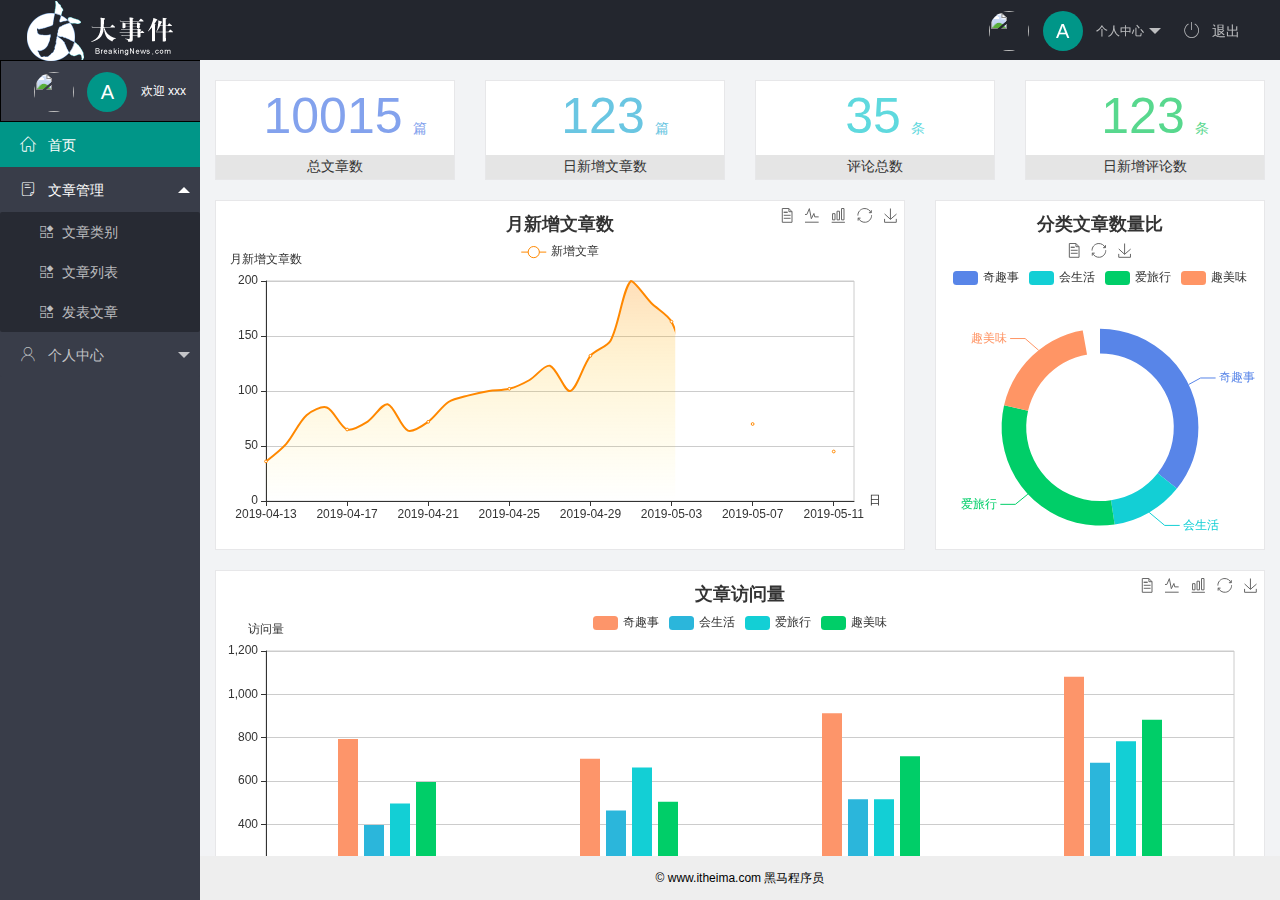
==== commit 2c60e884: "个人中心功能完成" ====
--- a/index.html
+++ b/index.html
@@ -76,9 +76,12 @@
                             个人中心
                         </a>
                         <dl class="layui-nav-child">
-                            <dd><a href="javascript:;"><i class="layui-icon layui-icon-app"></i>基本资料</a></dd>
-                            <dd><a href="javascript:;"><i class="layui-icon layui-icon-app"></i>更换头像</a></dd>
-                            <dd><a href="javascript:;"><i class="layui-icon layui-icon-app"></i>重置密码</a></dd>
+                            <dd><a href="/user/user_info.html" target="fm"><i
+                                        class="layui-icon layui-icon-app"></i>基本资料</a></dd>
+                            <dd><a href="/user/user_avatar.html" target="fm"><i
+                                        class="layui-icon layui-icon-app"></i>更换头像</a></dd>
+                            <dd><a href="/user/user_pwd.html" target="fm"><i
+                                        class="layui-icon layui-icon-app"></i>重置密码</a></dd>
                         </dl>
                     </li>
 
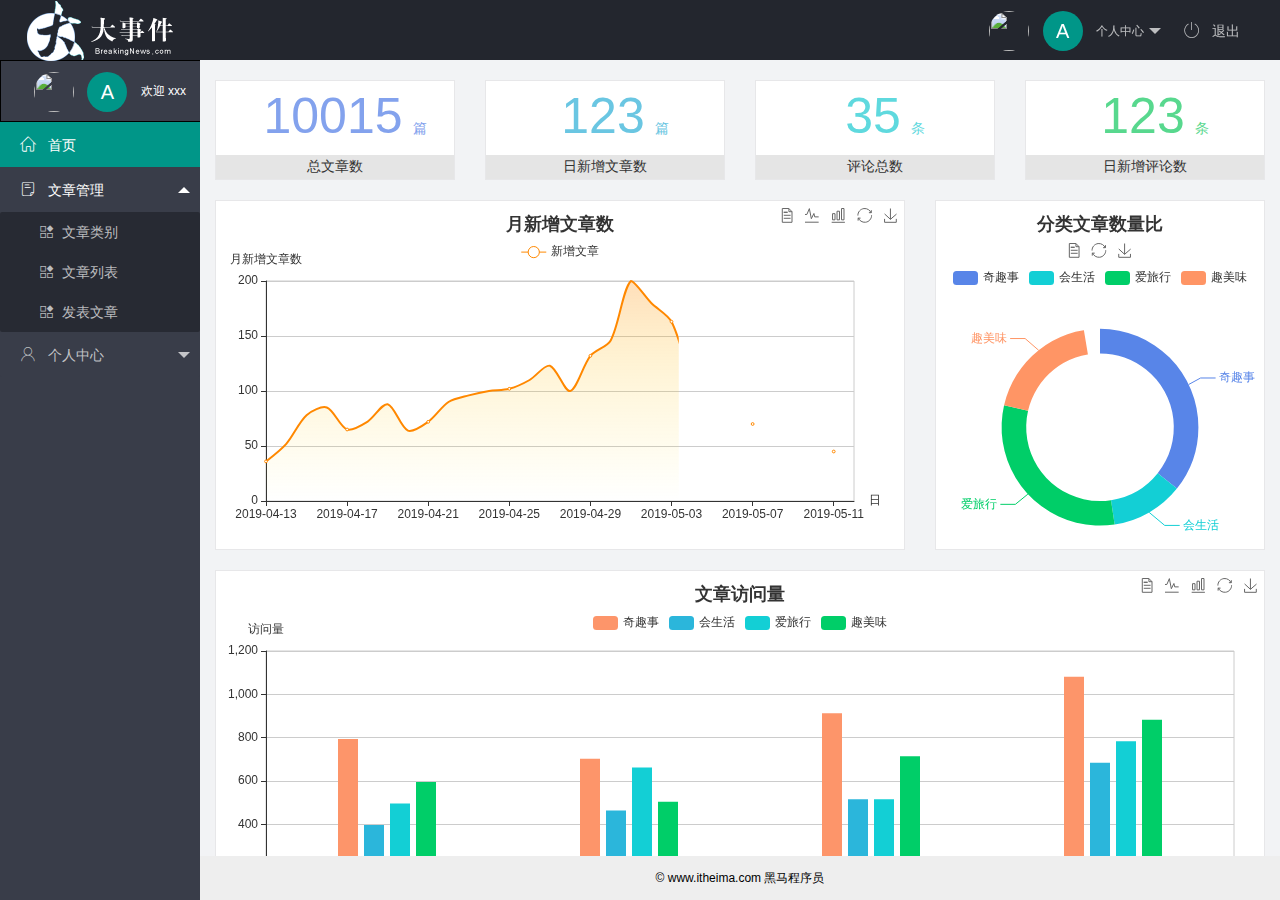
==== commit 004d1240: "文章管理模块功能完成" ====
--- a/index.html
+++ b/index.html
@@ -65,9 +65,12 @@
                             文章管理
                         </a>
                         <dl class="layui-nav-child">
-                            <dd><a href="javascript:;"><i class="layui-icon layui-icon-app"></i>文章类别</a></dd>
-                            <dd><a href="javascript:;"><i class="layui-icon layui-icon-app"></i>文章列表</a></dd>
-                            <dd><a href="javascript:;"><i class="layui-icon layui-icon-app"></i>发表文章</a></dd>
+                            <dd><a href="/article/art_cate.html" target="fm"><i
+                                        class="layui-icon layui-icon-app"></i>文章类别</a></dd>
+                            <dd><a id="art_list" href="/article/art_list.html" target="fm"><i
+                                        class="layui-icon layui-icon-app"></i>文章列表</a></dd>
+                            <dd><a href="/article/art_pub.html" target="fm"><i
+                                        class="layui-icon layui-icon-app"></i>发表文章</a></dd>
                         </dl>
                     </li>
                     <li class="layui-nav-item">
